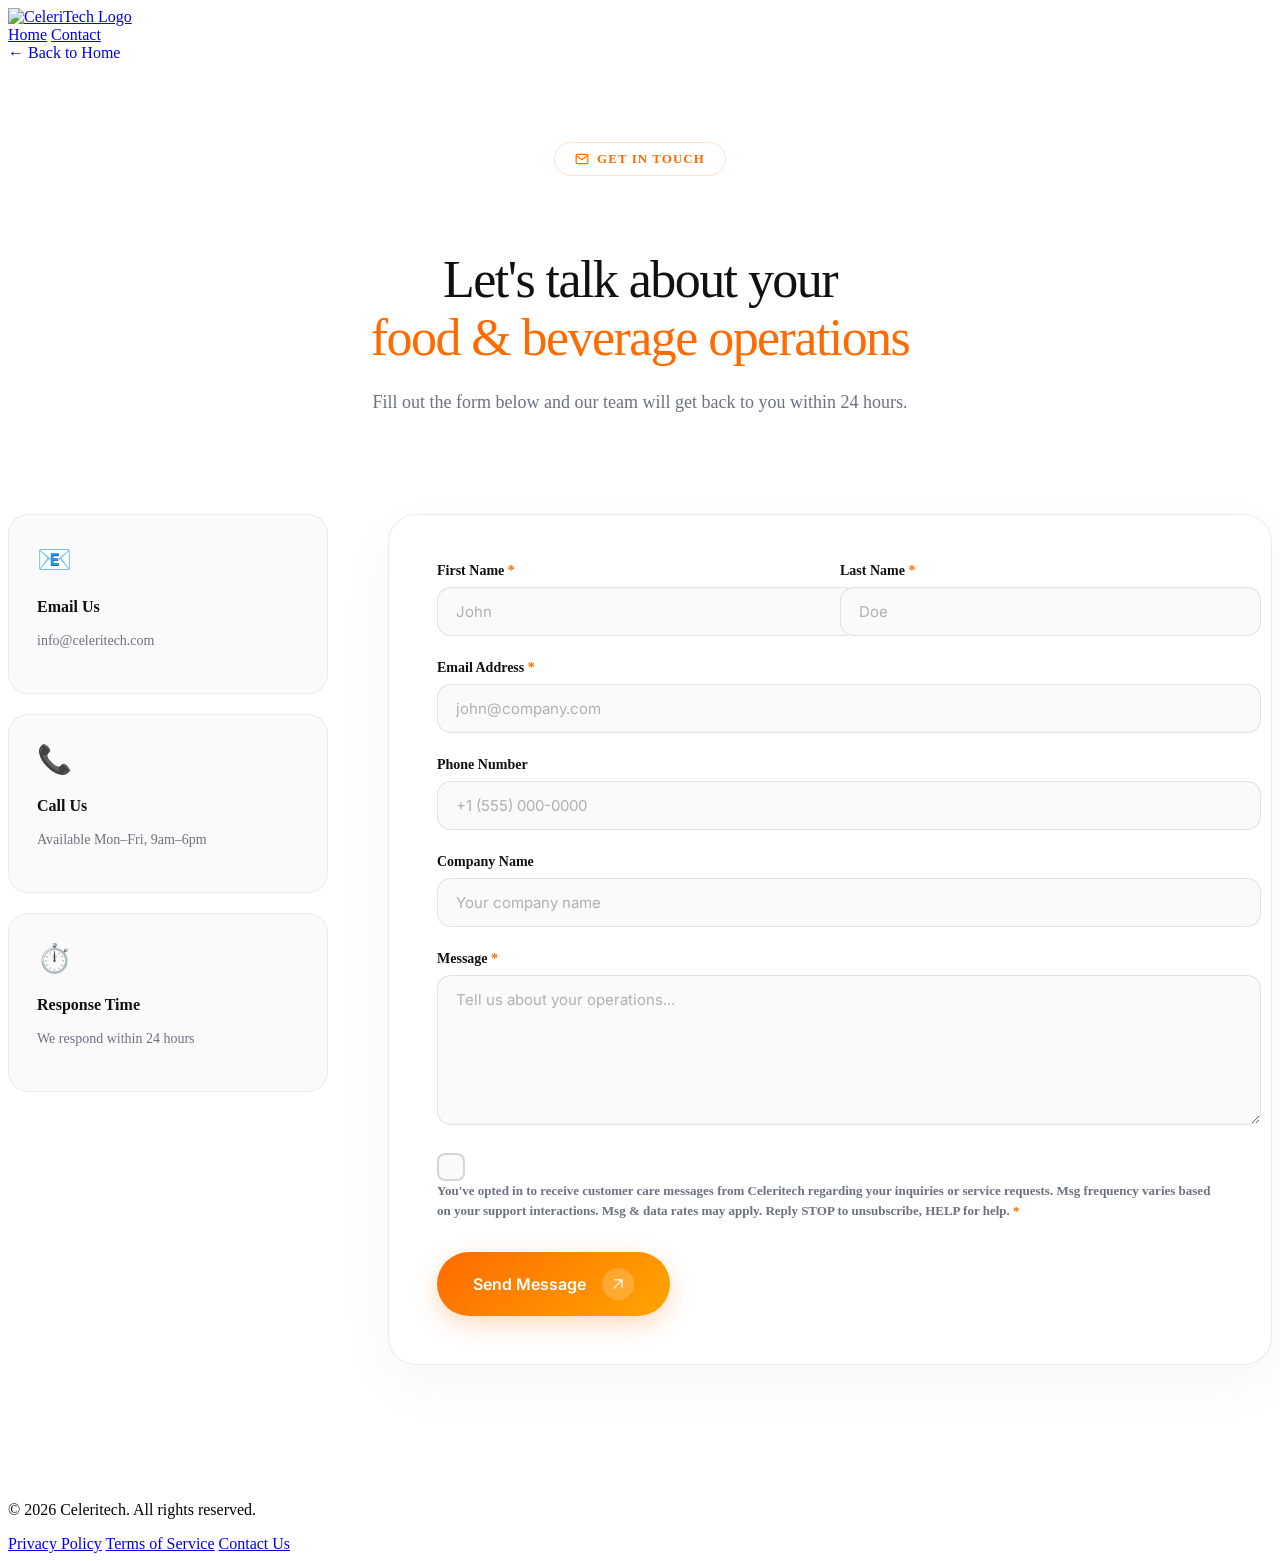
==== contact.html @ c87c93e3 "Update opt-in message with TCPA-compliant disclosure" ====
<!DOCTYPE html>
<html lang="en">
<head>
    <meta charset="UTF-8">
    <meta name="viewport" content="width=device-width, initial-scale=1.0">
    <title>Contact Us – EZ Food by Celeritech</title>
    <meta name="description" content="Get in touch with the EZ Food team.">
    <link href="https://fonts.googleapis.com/css2?family=Inter:wght@400;500;600;700&display=swap" rel="stylesheet">
    <link rel="stylesheet" href="styles.css">
    <link rel="stylesheet" href="contact.css">
</head>
<body>
    <div class="background-grid"></div>

    <nav class="navbar">
        <div class="logo">
            <a href="index.html"><img src="./assets/celeritech_logo.png" alt="CeleriTech Logo" class="brand-logo"></a>
        </div>
        <div class="nav-links">
            <a href="index.html" class="nav-link">Home</a>
            <a href="contact.html" class="nav-btn active"><span class="dot"></span> Contact</a>
        </div>
        <a href="index.html" class="nav-cta" style="text-decoration:none;">← Back to Home</a>
    </nav>

    <section class="contact-hero">
        <div class="container">
            <div class="contact-hero-inner">
                <div class="contact-badge">
                    <svg width="14" height="14" viewBox="0 0 24 24" fill="none" stroke="currentColor" stroke-width="2" stroke-linecap="round" stroke-linejoin="round">
                        <path d="M4 4h16c1.1 0 2 .9 2 2v12c0 1.1-.9 2-2 2H4c-1.1 0-2-.9-2-2V6c0-1.1.9-2 2-2z"></path>
                        <polyline points="22,6 12,13 2,6"></polyline>
                    </svg>
                    <span>GET IN TOUCH</span>
                </div>
                <h1 class="contact-title">Let's talk about your<br><span class="accent">food &amp; beverage operations</span></h1>
                <p class="contact-subtitle">Fill out the form below and our team will get back to you within 24 hours.</p>
            </div>
        </div>
    </section>

    <section class="contact-form-section">
        <div class="container">
            <div class="contact-layout">
                <div class="contact-info-side">
                    <div class="info-card">
                        <div class="info-icon">📧</div>
                        <h4>Email Us</h4>
                        <p>info@celeritech.com</p>
                    </div>
                    <div class="info-card">
                        <div class="info-icon">📞</div>
                        <h4>Call Us</h4>
                        <p>Available Mon–Fri, 9am–6pm</p>
                    </div>
                    <div class="info-card">
                        <div class="info-icon">⏱️</div>
                        <h4>Response Time</h4>
                        <p>We respond within 24 hours</p>
                    </div>
                </div>

                <div class="contact-form-card">
                    <form id="contact-form" onsubmit="return handleContactSubmit(event)">
                        <div class="form-row">
                            <div class="form-group">
                                <label for="first-name">First Name <span class="required">*</span></label>
                                <input type="text" id="first-name" name="firstName" placeholder="John" required>
                            </div>
                            <div class="form-group">
                                <label for="last-name">Last Name <span class="required">*</span></label>
                                <input type="text" id="last-name" name="lastName" placeholder="Doe" required>
                            </div>
                        </div>
                        <div class="form-group">
                            <label for="email">Email Address <span class="required">*</span></label>
                            <input type="email" id="email" name="email" placeholder="john@company.com" required>
                        </div>
                        <div class="form-group">
                            <label for="phone">Phone Number</label>
                            <input type="tel" id="phone" name="phone" placeholder="+1 (555) 000-0000">
                        </div>
                        <div class="form-group">
                            <label for="company">Company Name</label>
                            <input type="text" id="company" name="company" placeholder="Your company name">
                        </div>
                        <div class="form-group">
                            <label for="message">Message <span class="required">*</span></label>
                            <textarea id="message" name="message" rows="5" placeholder="Tell us about your operations..." required></textarea>
                        </div>
                        <div class="form-group checkbox-group">
                            <label class="checkbox-label" for="opt-in">
                                <input type="checkbox" id="opt-in" name="optIn" required>
                                <span class="checkmark"></span>
                                <span class="checkbox-text">You've opted in to receive customer care messages from Celeritech regarding your inquiries or service requests. Msg frequency varies based on your support interactions. Msg &amp; data rates may apply. Reply STOP to unsubscribe, HELP for help. <span class="required">*</span></span>
                            </label>
                        </div>
                        <button type="submit" class="contact-submit-btn" id="contact-submit-btn">
                            <span class="btn-text">Send Message</span>
                            <div class="btn-arrow">
                                <svg width="14" height="14" viewBox="0 0 24 24" fill="none"><path d="M5 19L19 5M19 5H7M19 5V17" stroke="white" stroke-width="2" stroke-linecap="round" stroke-linejoin="round"/></svg>
                            </div>
                        </button>
                    </form>
                    <div id="form-success" class="form-success" style="display:none;">
                        <div class="success-icon">✓</div>
                        <h3>Thank you!</h3>
                        <p>Your message has been received. Our team will get back to you within 24 hours.</p>
                        <a href="index.html" class="back-home-link">← Back to Home</a>
                    </div>
                </div>
            </div>
        </div>
    </section>

    <footer class="site-footer">
        <div class="container">
            <div class="footer-bottom">
                <p>&copy; 2026 Celeritech. All rights reserved.</p>
                <div class="footer-links">
                    <a href="#">Privacy Policy</a>
                    <a href="#">Terms of Service</a>
                    <a href="contact.html">Contact Us</a>
                </div>
            </div>
        </div>
    </footer>

    <script>
    function handleContactSubmit(e) {
        e.preventDefault();
        var form = document.getElementById('contact-form');
        var optIn = document.getElementById('opt-in');
        var btn = document.getElementById('contact-submit-btn');
        if (!optIn.checked) {
            optIn.closest('.checkbox-group').classList.add('error');
            optIn.focus();
            return false;
        }
        btn.disabled = true;
        btn.querySelector('.btn-text').textContent = 'Sending...';
        setTimeout(function() {
            form.style.display = 'none';
            document.getElementById('form-success').style.display = 'flex';
        }, 1200);
        return false;
    }
    document.getElementById('opt-in').addEventListener('change', function() {
        if (this.checked) this.closest('.checkbox-group').classList.remove('error');
    });
    </script>
</body>
</html>
---- contact.css ----
/* ========================================
   CONTACT PAGE STYLES
   ======================================== */

/* Hero */
.contact-hero {
    padding: 80px 0 40px;
    text-align: center;
}

.contact-hero-inner {
    max-width: 700px;
    margin: 0 auto;
}

.contact-badge {
    display: inline-flex;
    align-items: center;
    gap: 8px;
    background: transparent;
    border: 1px solid rgba(255, 107, 0, 0.2);
    color: #FF6B00;
    font-size: 13px;
    font-weight: 700;
    letter-spacing: 0.08em;
    padding: 8px 20px;
    border-radius: 9999px;
    margin-bottom: 32px;
}

.contact-title {
    font-size: 52px;
    line-height: 1.12;
    font-weight: 500;
    letter-spacing: -0.03em;
    color: #111;
    margin-bottom: 20px;
}

.contact-title .accent {
    color: #FF6B00;
}

.contact-subtitle {
    font-size: 18px;
    color: #6b7280;
    line-height: 1.6;
}

/* Layout */
.contact-form-section {
    padding: 40px 0 120px;
}

.contact-layout {
    display: grid;
    grid-template-columns: 320px 1fr;
    gap: 60px;
    align-items: start;
}

/* Info Side */
.contact-info-side {
    display: flex;
    flex-direction: column;
    gap: 20px;
    position: sticky;
    top: 120px;
}

.info-card {
    background: #fafafa;
    border: 1px solid rgba(0,0,0,0.06);
    border-radius: 20px;
    padding: 28px;
    transition: transform 0.2s ease, box-shadow 0.2s ease;
}

.info-card:hover {
    transform: translateY(-3px);
    box-shadow: 0 12px 32px rgba(0,0,0,0.06);
}

.info-icon {
    font-size: 28px;
    margin-bottom: 12px;
}

.info-card h4 {
    font-size: 16px;
    font-weight: 600;
    color: #111;
    margin-bottom: 6px;
}

.info-card p {
    font-size: 14px;
    color: #6b7280;
    line-height: 1.5;
}

/* Form Card */
.contact-form-card {
    background: #ffffff;
    border: 1px solid rgba(0,0,0,0.08);
    border-radius: 28px;
    padding: 48px;
    box-shadow: 0 20px 60px rgba(0,0,0,0.04);
}

.form-row {
    display: grid;
    grid-template-columns: 1fr 1fr;
    gap: 20px;
}

.form-group {
    margin-bottom: 24px;
}

.form-group label {
    display: block;
    font-size: 14px;
    font-weight: 600;
    color: #111;
    margin-bottom: 8px;
}

.form-group .required {
    color: #FF6B00;
}

.form-group input,
.form-group textarea {
    width: 100%;
    padding: 14px 18px;
    border: 1.5px solid rgba(0,0,0,0.1);
    border-radius: 14px;
    font-family: 'Inter', sans-serif;
    font-size: 15px;
    color: #111;
    background: #fafafa;
    transition: border-color 0.2s ease, box-shadow 0.2s ease, background 0.2s ease;
    outline: none;
}

.form-group input:focus,
.form-group textarea:focus {
    border-color: #FF6B00;
    background: #fff;
    box-shadow: 0 0 0 4px rgba(255, 107, 0, 0.08);
}

.form-group input::placeholder,
.form-group textarea::placeholder {
    color: #b0b0b0;
}

.form-group textarea {
    resize: vertical;
    min-height: 120px;
}

/* Checkbox */
.checkbox-group {
    margin-bottom: 32px;
}

.checkbox-group.error .checkmark {
    border-color: #ef4444;
    box-shadow: 0 0 0 4px rgba(239, 68, 68, 0.1);
}

.checkbox-group.error .checkbox-text {
    color: #ef4444;
}

.checkbox-label {
    display: flex;
    align-items: flex-start;
    gap: 14px;
    cursor: pointer;
    position: relative;
}

.checkbox-label input[type="checkbox"] {
    position: absolute;
    opacity: 0;
    width: 0;
    height: 0;
}

.checkmark {
    flex-shrink: 0;
    width: 24px;
    height: 24px;
    border: 2px solid rgba(0,0,0,0.15);
    border-radius: 8px;
    background: #fafafa;
    transition: all 0.2s ease;
    display: flex;
    align-items: center;
    justify-content: center;
    margin-top: 2px;
}

.checkbox-label input[type="checkbox"]:checked + .checkmark {
    background: #FF6B00;
    border-color: #FF6B00;
}

.checkbox-label input[type="checkbox"]:checked + .checkmark::after {
    content: '';
    width: 6px;
    height: 11px;
    border: solid white;
    border-width: 0 2.5px 2.5px 0;
    transform: rotate(45deg);
    margin-top: -2px;
}

.checkbox-text {
    font-size: 13px;
    color: #6b7280;
    line-height: 1.5;
    transition: color 0.2s ease;
}

/* Submit Button */
.contact-submit-btn {
    display: inline-flex;
    align-items: center;
    gap: 16px;
    background: linear-gradient(135deg, #FF6B00 0%, #FFA500 100%);
    color: white;
    border: none;
    padding: 16px 36px;
    border-radius: 9999px;
    font-family: 'Inter', sans-serif;
    font-size: 16px;
    font-weight: 600;
    cursor: pointer;
    transition: transform 0.2s ease, box-shadow 0.2s ease, opacity 0.2s ease;
    box-shadow: 0 8px 24px rgba(255, 107, 0, 0.25);
}

.contact-submit-btn:hover {
    transform: translateY(-2px);
    box-shadow: 0 12px 32px rgba(255, 107, 0, 0.35);
}

.contact-submit-btn:disabled {
    opacity: 0.7;
    cursor: not-allowed;
    transform: none;
}

.btn-arrow {
    width: 32px;
    height: 32px;
    background: rgba(255,255,255,0.2);
    border-radius: 50%;
    display: flex;
    align-items: center;
    justify-content: center;
}

/* Success State */
.form-success {
    display: flex;
    flex-direction: column;
    align-items: center;
    text-align: center;
    padding: 60px 40px;
    animation: fadeInUp 0.5s ease;
}

.success-icon {
    width: 72px;
    height: 72px;
    background: linear-gradient(135deg, #FF6B00, #FFA500);
    border-radius: 50%;
    display: flex;
    align-items: center;
    justify-content: center;
    font-size: 32px;
    color: white;
    margin-bottom: 24px;
    font-weight: 700;
}

.form-success h3 {
    font-size: 28px;
    font-weight: 600;
    color: #111;
    margin-bottom: 12px;
}

.form-success p {
    font-size: 16px;
    color: #6b7280;
    margin-bottom: 28px;
    max-width: 400px;
}

.back-home-link {
    color: #FF6B00;
    font-weight: 600;
    font-size: 15px;
    text-decoration: none;
    transition: opacity 0.2s ease;
}

.back-home-link:hover {
    opacity: 0.8;
}

@keyframes fadeInUp {
    from {
        opacity: 0;
        transform: translateY(20px);
    }
    to {
        opacity: 1;
        transform: translateY(0);
    }
}

/* Responsive */
@media (max-width: 768px) {
    .contact-title {
        font-size: 34px !important;
    }

    .contact-layout {
        grid-template-columns: 1fr;
        gap: 32px;
    }

    .contact-info-side {
        position: static;
        flex-direction: row;
        overflow-x: auto;
        -webkit-overflow-scrolling: touch;
        padding-bottom: 8px;
    }

    .info-card {
        min-width: 220px;
        flex-shrink: 0;
    }

    .contact-form-card {
        padding: 28px 20px;
    }

    .form-row {
        grid-template-columns: 1fr;
    }
}
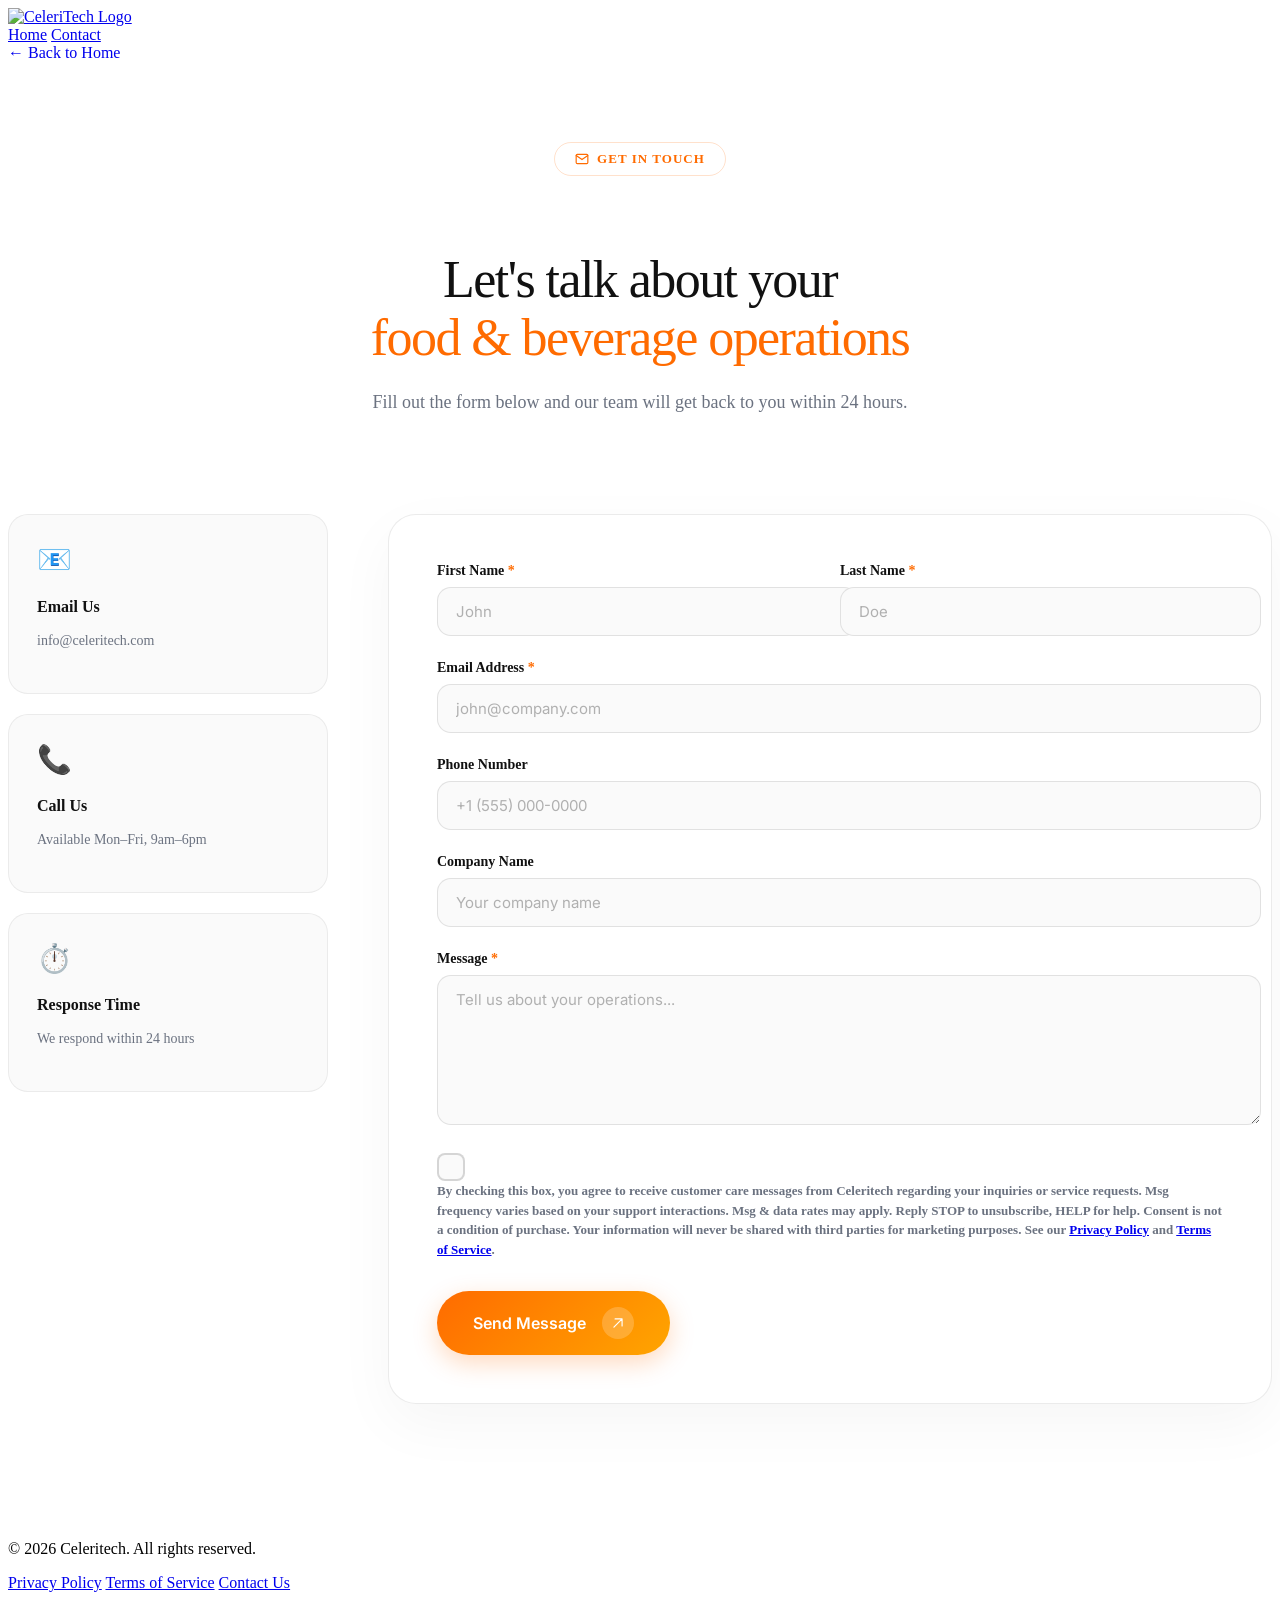
==== commit 8867c668: "Add compliant Privacy Policy, Terms of Service, and update opt-in form for full TCPA/CTIA compliance" ====
--- a/contact.html
+++ b/contact.html
@@ -90,9 +90,9 @@
                         </div>
                         <div class="form-group checkbox-group">
                             <label class="checkbox-label" for="opt-in">
-                                <input type="checkbox" id="opt-in" name="optIn" required>
+                                <input type="checkbox" id="opt-in" name="optIn">
                                 <span class="checkmark"></span>
-                                <span class="checkbox-text">You've opted in to receive customer care messages from Celeritech regarding your inquiries or service requests. Msg frequency varies based on your support interactions. Msg &amp; data rates may apply. Reply STOP to unsubscribe, HELP for help. <span class="required">*</span></span>
+                                <span class="checkbox-text">By checking this box, you agree to receive customer care messages from Celeritech regarding your inquiries or service requests. Msg frequency varies based on your support interactions. Msg &amp; data rates may apply. Reply STOP to unsubscribe, HELP for help. Consent is not a condition of purchase. Your information will never be shared with third parties for marketing purposes. See our <a href="privacy.html">Privacy Policy</a> and <a href="terms.html">Terms of Service</a>.</span>
                             </label>
                         </div>
                         <button type="submit" class="contact-submit-btn" id="contact-submit-btn">
@@ -118,8 +118,8 @@
             <div class="footer-bottom">
                 <p>&copy; 2026 Celeritech. All rights reserved.</p>
                 <div class="footer-links">
-                    <a href="#">Privacy Policy</a>
-                    <a href="#">Terms of Service</a>
+                    <a href="privacy.html">Privacy Policy</a>
+                    <a href="terms.html">Terms of Service</a>
                     <a href="contact.html">Contact Us</a>
                 </div>
             </div>
@@ -130,13 +130,7 @@
     function handleContactSubmit(e) {
         e.preventDefault();
         var form = document.getElementById('contact-form');
-        var optIn = document.getElementById('opt-in');
         var btn = document.getElementById('contact-submit-btn');
-        if (!optIn.checked) {
-            optIn.closest('.checkbox-group').classList.add('error');
-            optIn.focus();
-            return false;
-        }
         btn.disabled = true;
         btn.querySelector('.btn-text').textContent = 'Sending...';
         setTimeout(function() {
@@ -145,9 +139,6 @@
         }, 1200);
         return false;
     }
-    document.getElementById('opt-in').addEventListener('change', function() {
-        if (this.checked) this.closest('.checkbox-group').classList.remove('error');
-    });
     </script>
 </body>
 </html>
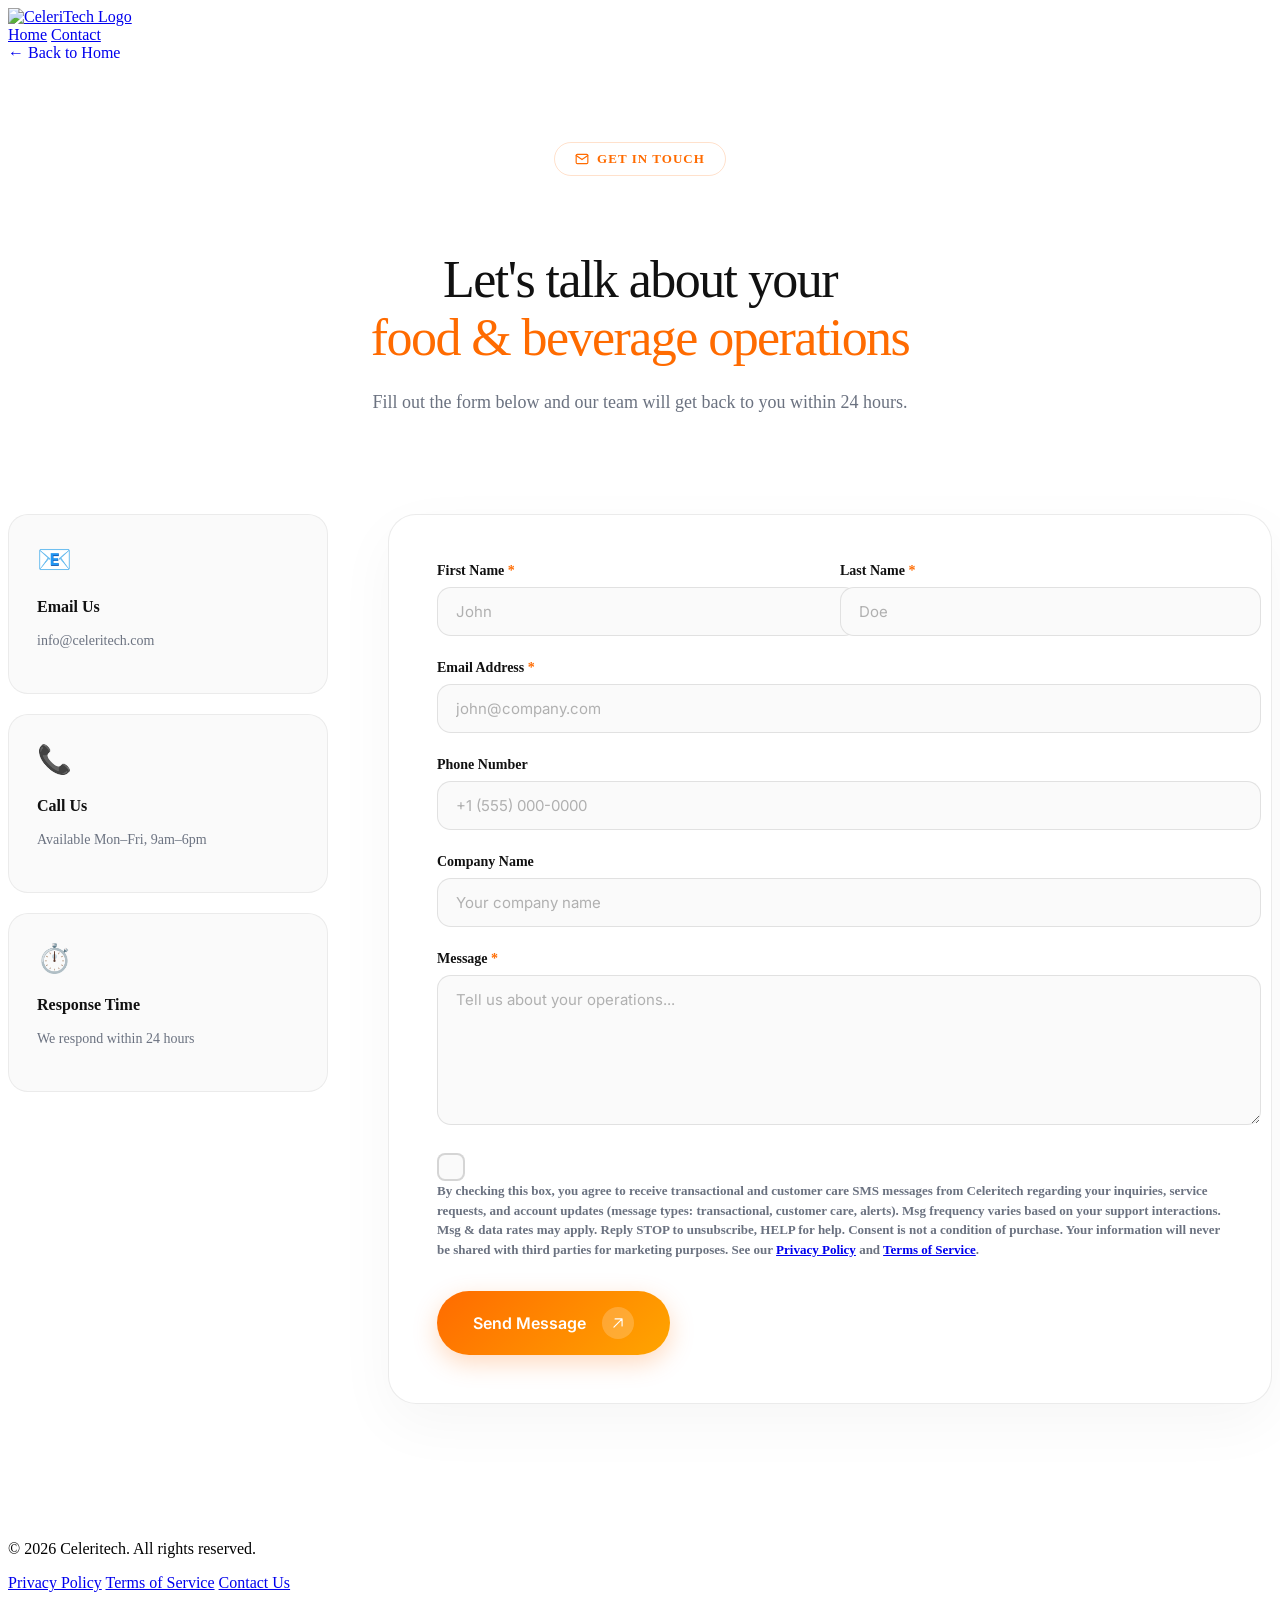
==== commit 23cbc9cc: "Add explicit message type disclosure (transactional, customer care, alerts) to opt-in" ====
--- a/contact.html
+++ b/contact.html
@@ -92,7 +92,7 @@
                             <label class="checkbox-label" for="opt-in">
                                 <input type="checkbox" id="opt-in" name="optIn">
                                 <span class="checkmark"></span>
-                                <span class="checkbox-text">By checking this box, you agree to receive customer care messages from Celeritech regarding your inquiries or service requests. Msg frequency varies based on your support interactions. Msg &amp; data rates may apply. Reply STOP to unsubscribe, HELP for help. Consent is not a condition of purchase. Your information will never be shared with third parties for marketing purposes. See our <a href="privacy.html">Privacy Policy</a> and <a href="terms.html">Terms of Service</a>.</span>
+                                <span class="checkbox-text">By checking this box, you agree to receive <strong>transactional and customer care</strong> SMS messages from Celeritech regarding your inquiries, service requests, and account updates (message types: transactional, customer care, alerts). Msg frequency varies based on your support interactions. Msg &amp; data rates may apply. Reply STOP to unsubscribe, HELP for help. Consent is not a condition of purchase. Your information will never be shared with third parties for marketing purposes. See our <a href="privacy.html">Privacy Policy</a> and <a href="terms.html">Terms of Service</a>.</span>
                             </label>
                         </div>
                         <button type="submit" class="contact-submit-btn" id="contact-submit-btn">
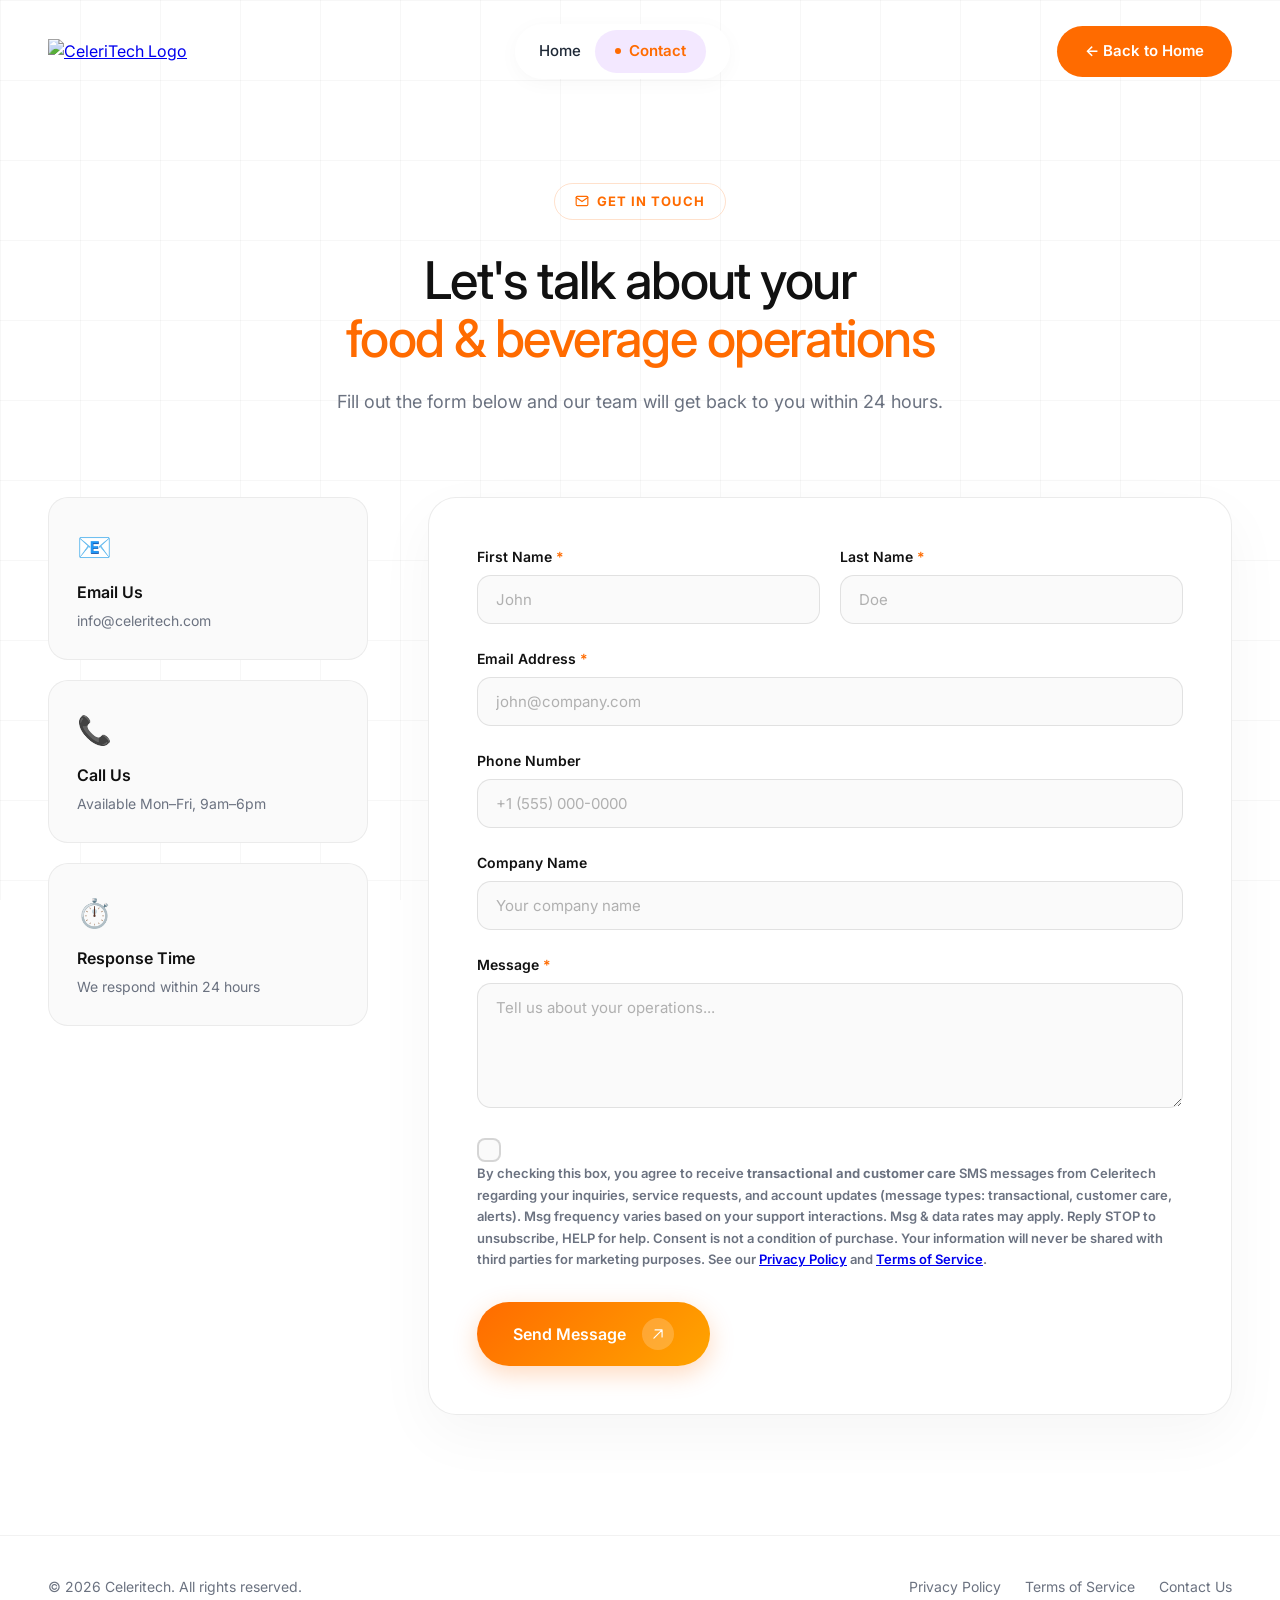
==== commit 11ccf83f: "Add OpenAI pixel tracking script to all page headers Co-authored-by: Cursor <cursoragent@cursor.com>" ====
--- a/contact.html
+++ b/contact.html
@@ -8,6 +8,8 @@
     <link href="https://fonts.googleapis.com/css2?family=Inter:wght@400;500;600;700&display=swap" rel="stylesheet">
     <link rel="stylesheet" href="styles.css">
     <link rel="stylesheet" href="contact.css">
+    <!-- OpenAI Pixel -->
+    <script>!function(w,d,s,u){if(w.oaiq)return;var q=function(){q.q.push(arguments)};q.q=[];w.oaiq=q;var j=d.createElement(s);j.async=1;j.src=u;var f=d.getElementsByTagName(s)[0];f.parentNode.insertBefore(j,f)}(window,document,"script","https://bzrcdn.openai.com/sdk/oaiq.min.js");oaiq("init",{pixelId:"5Sp3DaC7r8E27gbKiSJ3EH",debug:true});</script>
 </head>
 <body>
     <div class="background-grid"></div>
--- a/styles.css
+++ b/styles.css
@@ -0,0 +1,3070 @@
+:root {
+    /* Exact colors from the reference */
+    --primary-blue: #FF6B00;
+    /* Orange */
+    --primary-blue-hover: #E55C00;
+    --accent-blue-light: #f3e8ff;
+    /* Light purple */
+
+    --text-dark: #1f2937;
+    --text-muted: #6b7280;
+    --text-light: #9ca3af;
+
+    --bg-white: #ffffff;
+    --bg-off-white: #f8fafc;
+
+    --grid-color: rgba(0, 0, 0, 0.03);
+
+    --border-radius-pill: 9999px;
+    --border-radius-card: 24px;
+}
+
+* {
+    margin: 0;
+    padding: 0;
+    box-sizing: border-box;
+}
+
+body {
+    font-family: 'Inter', -apple-system, sans-serif;
+    color: var(--text-dark);
+    background-color: var(--bg-white);
+    line-height: 1.5;
+    overflow-x: hidden;
+}
+
+/* Background subtle grid pattern */
+.background-grid {
+    position: fixed;
+    top: 0;
+    left: 0;
+    width: 100vw;
+    height: 100vh;
+    background-image:
+        linear-gradient(to right, var(--grid-color) 1px, transparent 1px),
+        linear-gradient(to bottom, var(--grid-color) 1px, transparent 1px);
+    background-size: 80px 80px;
+    z-index: -1;
+    pointer-events: none;
+}
+
+/* --- NAVIGATION --- */
+.navbar {
+    display: flex;
+    justify-content: space-between;
+    align-items: center;
+    padding: 24px 48px;
+    max-width: 1400px;
+    margin: 0 auto;
+}
+
+.logo {
+    display: flex;
+    align-items: center;
+}
+
+.brand-logo {
+    height: 36px;
+    width: auto;
+    object-fit: contain;
+}
+
+.nav-links {
+    display: flex;
+    align-items: center;
+    gap: 32px;
+    background: var(--bg-white);
+    /* Very subtle shadow for the pill container, as seen in the reference */
+    box-shadow: 0 4px 20px rgba(0, 0, 0, 0.03);
+    padding: 6px 24px;
+    border-radius: var(--border-radius-pill);
+}
+
+.nav-link {
+    text-decoration: none;
+    color: var(--text-dark);
+    font-weight: 500;
+    font-size: 15px;
+    transition: color 0.2s ease;
+}
+
+.nav-link:hover {
+    color: var(--primary-blue);
+}
+
+.nav-btn.active {
+    display: flex;
+    align-items: center;
+    gap: 8px;
+    background-color: var(--accent-blue-light);
+    color: var(--primary-blue);
+    text-decoration: none;
+    font-weight: 600;
+    font-size: 15px;
+    padding: 10px 20px;
+    border-radius: var(--border-radius-pill);
+    margin-left: -18px;
+    /* Offset the container padding */
+}
+
+.nav-btn.active .dot {
+    width: 6px;
+    height: 6px;
+    background-color: var(--primary-blue);
+    border-radius: 50%;
+}
+
+.nav-cta {
+    background-color: var(--primary-blue);
+    color: white;
+    border: none;
+    padding: 14px 28px;
+    border-radius: var(--border-radius-pill);
+    font-weight: 600;
+    font-size: 15px;
+    cursor: pointer;
+    transition: background-color 0.2s ease;
+}
+
+.nav-cta:hover {
+    background-color: var(--primary-blue-hover);
+}
+
+/* --- HERO SECTION LAYOUT --- */
+.hero-container {
+    position: relative;
+    max-width: 1400px;
+    margin: 80px auto 0;
+    padding: 0 48px;
+    height: 800px;
+    /* Room for the large blue watermark box at the bottom */
+}
+
+.hero-content {
+    display: flex;
+    justify-content: space-between;
+    align-items: flex-start;
+    position: relative;
+    z-index: 2;
+}
+
+.hero-left {
+    max-width: 500px;
+}
+
+.hero-title {
+    font-size: 72px;
+    line-height: 1.1;
+    font-weight: 500;
+    letter-spacing: -0.03em;
+    color: var(--text-dark);
+}
+
+.hero-title .muted {
+    color: var(--text-muted);
+}
+
+/* Custom Pill CTA as seen in reference */
+.hero-cta-wrap {
+    margin-top: 40px;
+}
+
+.pill-cta-container {
+    display: inline-flex;
+    align-items: center;
+    background: #FFF0E5;
+    /* Very light orange */
+    border-radius: var(--border-radius-pill);
+    padding: 6px 6px 6px 24px;
+    /* Less tall */
+    box-shadow: none;
+    /* Minimal look */
+    cursor: pointer;
+    transition: transform 0.2s ease, background-color 0.2s ease;
+    border: 1px solid rgba(255, 107, 0, 0.1);
+}
+
+.pill-cta-container:hover {
+    transform: translateY(-2px);
+    background: #FFE4D6;
+}
+
+.cta-text {
+    font-weight: 600;
+    font-size: 16px;
+    color: #FF6B00;
+    /* Orange text to match */
+    margin-right: 24px;
+}
+
+.cta-arrow-circle {
+    width: 40px;
+    height: 40px;
+    background-color: #FF6B00;
+    border-radius: 50%;
+    display: flex;
+    align-items: center;
+    justify-content: center;
+}
+
+.hero-right {
+    max-width: 350px;
+    padding-top: 20px;
+}
+
+.sparkle-icon {
+    margin-bottom: 24px;
+}
+
+.hero-description {
+    font-size: 20px;
+    color: var(--text-dark);
+    line-height: 1.5;
+    margin-bottom: 60px;
+}
+
+.hero-stats {
+    display: flex;
+    align-items: center;
+    gap: 20px;
+    margin-top: 180px;
+    /* Push the block down into the gradient background */
+    position: relative;
+    z-index: 5;
+    /* Ensure it floats above the gradient background */
+}
+
+.avatars-group {
+    display: flex;
+}
+
+.avatars-group img {
+    width: 48px;
+    height: 48px;
+    border-radius: 50%;
+    border: 3px solid white;
+    margin-left: -15px;
+    object-fit: cover;
+}
+
+.avatars-group img:first-child {
+    margin-left: 0;
+}
+
+.stats-text h2 {
+    font-size: 36px;
+    font-weight: 700;
+    line-height: 1;
+    margin-bottom: 8px;
+    color: white;
+    /* Make text white to contrast with orange background */
+}
+
+.stats-text p {
+    font-size: 13px;
+    color: rgba(255, 255, 255, 0.9);
+    /* Lighter text for the description */
+    line-height: 1.4;
+    max-width: 200px;
+}
+
+/* --- IPAD MOCKUP WRAPPER (Animated) --- */
+.hero-center-ipad-wrapper {
+    position: absolute;
+    left: 50%;
+    top: 180px;
+    /* Moved down further to avoid overlapping with wider text */
+    transform: translateX(-50%);
+    z-index: 10;
+    width: 440px;
+    /* Restored to optimal size */
+    perspective: 1000px;
+}
+
+.hero-center-ipad {
+    width: 100%;
+    height: 310px;
+    /* Scaled down proportionally */
+    border: 4px solid #6c6c6c;
+    padding: 16px;
+    background-color: #222222;
+    border-radius: 30px;
+    box-shadow: 0 0 #0000004d, 0 9px 20px #0000004a, 0 37px 37px #00000042, 0 84px 50px #00000026, 0 149px 60px #0000000a, 0 233px 65px #00000003;
+    transform-origin: center top;
+    transform: rotateX(20deg) scale(1.05);
+    /* Initial state from React */
+    will-change: transform;
+}
+
+.ipad-screen {
+    width: 100%;
+    height: 100%;
+    overflow: hidden;
+    border-radius: 16px;
+    background-color: white;
+    /* Clean background for the image */
+}
+
+.ipad-dashboard-content {
+    width: 100%;
+    height: auto;
+    object-fit: cover;
+}
+
+.iphone-frame {
+    width: 320px;
+    height: 650px;
+    background-color: white;
+    border-radius: 45px;
+    border: 8px solid #333;
+    /* Dark rim */
+    box-shadow: inset 0 0 0 4px #000;
+    /* Inner bezel */
+    position: relative;
+    overflow: hidden;
+}
+
+.iphone-notch {
+    position: absolute;
+    top: 0;
+    left: 50%;
+    transform: translateX(-50%);
+    width: 120px;
+    height: 25px;
+    background-color: #000;
+    border-bottom-left-radius: 15px;
+    border-bottom-right-radius: 15px;
+    z-index: 20;
+}
+
+/* App Screen Interiors */
+.iphone-screen {
+    padding: 40px 20px 20px;
+    height: 100%;
+    font-family: -apple-system, sans-serif;
+    color: #111;
+}
+
+.app-header {
+    display: flex;
+    justify-content: space-between;
+    align-items: center;
+    margin-bottom: 24px;
+}
+
+.greeting .muted {
+    display: block;
+    font-size: 12px;
+    color: #777;
+}
+
+.greeting strong {
+    font-size: 18px;
+}
+
+.avatar {
+    width: 40px;
+    height: 40px;
+    background: #eee url('https://i.pravatar.cc/100?img=11') center/cover;
+    border-radius: 50%;
+}
+
+.currency-toggle {
+    display: flex;
+    justify-content: space-between;
+    align-items: center;
+    margin-bottom: 20px;
+}
+
+.pill-toggle {
+    display: flex;
+    background: #f0f0f0;
+    border-radius: 20px;
+    padding: 4px;
+}
+
+.pill-toggle span {
+    padding: 6px 16px;
+    font-size: 12px;
+    font-weight: 600;
+    color: #888;
+    border-radius: 16px;
+}
+
+.pill-toggle span.active {
+    background: var(--primary-blue);
+    color: white;
+}
+
+.add-currency {
+    color: var(--primary-blue);
+    font-size: 13px;
+    font-weight: 600;
+    background: none;
+    border: none;
+}
+
+/* Fizen Blue Card */
+.card-mockup {
+    background: linear-gradient(135deg, #8A2BE2 0%, #FF6B00 100%);
+    border-radius: 20px;
+    padding: 24px;
+    color: white;
+    margin-bottom: 24px;
+    height: 160px;
+    display: flex;
+    flex-direction: column;
+    justify-content: space-between;
+    position: relative;
+    overflow: hidden;
+}
+
+.card-mockup::after {
+    content: '';
+    position: absolute;
+    right: -20px;
+    top: -20px;
+    width: 100px;
+    height: 100px;
+    background: rgba(255, 255, 255, 0.1);
+    border-radius: 50%;
+}
+
+.card-top {
+    display: flex;
+    justify-content: space-between;
+}
+
+.card-logo {
+    font-weight: 600;
+    font-size: 14px;
+}
+
+.card-icon {
+    width: 30px;
+    height: 20px;
+    background: rgba(255, 255, 255, 0.2);
+    border-radius: 4px;
+}
+
+.card-balance h2 {
+    font-size: 28px;
+    font-weight: 600;
+    letter-spacing: -0.02em;
+}
+
+.card-number {
+    font-size: 14px;
+    opacity: 0.8;
+}
+
+.quick-actions {
+    display: flex;
+    justify-content: space-between;
+    margin-bottom: 24px;
+}
+
+.action-btn {
+    display: flex;
+    flex-direction: column;
+    align-items: center;
+    gap: 8px;
+    font-size: 11px;
+    font-weight: 500;
+}
+
+.action-btn .icon {
+    width: 48px;
+    height: 48px;
+    border-radius: 50%;
+    background: var(--accent-blue-light);
+    color: var(--primary-blue);
+    display: flex;
+    align-items: center;
+    justify-content: center;
+    font-size: 18px;
+}
+
+.trans-header {
+    display: flex;
+    justify-content: space-between;
+    align-items: center;
+    margin-bottom: 16px;
+}
+
+.trans-header h3 {
+    font-size: 16px;
+}
+
+.trans-header a {
+    font-size: 13px;
+    color: var(--primary-blue);
+    text-decoration: none;
+}
+
+.trans-item {
+    display: flex;
+    align-items: center;
+    gap: 12px;
+    margin-bottom: 12px;
+}
+
+.t-icon {
+    width: 40px;
+    height: 40px;
+    border-radius: 50%;
+    background: #000;
+    color: white;
+    display: flex;
+    align-items: center;
+    justify-content: center;
+    font-weight: bold;
+}
+
+.t-details {
+    flex: 1;
+}
+
+.t-details strong {
+    display: block;
+    font-size: 14px;
+}
+
+.t-details span {
+    font-size: 12px;
+    color: #888;
+}
+
+.t-amount {
+    font-size: 14px;
+    font-weight: 600;
+}
+
+.t-amount.negative {
+    color: #555;
+}
+
+.t-amount.positive {
+    color: var(--primary-blue);
+}
+
+.t-icon.apple {
+    background: #333;
+}
+
+.t-icon.ilya {
+    background: var(--accent-blue-light);
+    color: var(--primary-blue);
+}
+
+/* --- LARGE BLUE WATERMARK BACKGROUND --- */
+.watermark-bg {
+    position: absolute;
+    bottom: 20px;
+    left: 48px;
+    right: 48px;
+    height: 480px;
+    background: linear-gradient(135deg, #8A2BE2 0%, #D84B20 50%, #FF6B00 100%);
+    border-radius: 40px;
+    /* Rounded all corners, detached from bottom */
+    z-index: 1;
+    overflow: hidden;
+    display: flex;
+    flex-direction: column;
+    align-items: center;
+    justify-content: center;
+    box-shadow: 0 24px 60px rgba(10, 68, 219, 0.2);
+}
+
+.marquee-track {
+    position: absolute;
+    top: 50%;
+    transform: translateY(-50%);
+    display: flex;
+    white-space: nowrap;
+    width: max-content;
+    animation: scrollMarquee 40s linear infinite;
+}
+
+@keyframes scrollMarquee {
+    0% {
+        transform: translateY(-50%) translateX(0);
+    }
+
+    100% {
+        transform: translateY(-50%) translateX(-50%);
+    }
+}
+
+.watermark-text {
+    font-size: 11vw;
+    font-weight: 700;
+    color: rgba(255, 255, 255, 0.1);
+    /* Very faint transparent white */
+    white-space: nowrap;
+    letter-spacing: -0.02em;
+    user-select: none;
+    padding-right: 0.5em;
+    /* Space before the next duplicate block starts */
+}
+
+.partnerships {
+    position: absolute;
+    bottom: 40px;
+    width: 100%;
+    text-align: center;
+    color: white;
+}
+
+.partnerships p {
+    font-size: 20px;
+    margin-bottom: 30px;
+    opacity: 0.9;
+}
+
+.logos-row {
+    display: flex;
+    justify-content: center;
+    gap: 60px;
+    opacity: 0.7;
+    font-weight: bold;
+    font-size: 24px;
+}
+
+/* --- UTILITIES --- */
+.container {
+    max-width: 1400px;
+    margin: 0 auto;
+    padding: 0 48px;
+}
+
+.mt-8 {
+    margin-top: 32px;
+}
+
+.mt-16 {
+    margin-top: 64px;
+}
+
+/* --- COMMON TYPOGRAPHY --- */
+.section-title {
+    font-size: 56px;
+    line-height: 1.1;
+    font-weight: 500;
+    letter-spacing: -0.04em;
+    text-align: center;
+    margin-bottom: 80px;
+}
+
+.subtitle {
+    font-size: 32px;
+    font-weight: 500;
+    line-height: 1.2;
+    letter-spacing: -0.02em;
+    margin-bottom: 24px;
+}
+
+.description {
+    font-size: 18px;
+    color: var(--text-muted);
+    line-height: 1.6;
+}
+
+.description.text-small {
+    font-size: 16px;
+}
+
+/* Buttons */
+.primary-cta {
+    background-color: var(--primary-blue);
+    color: white;
+    border: none;
+    padding: 16px 32px;
+    border-radius: var(--border-radius-pill);
+    font-weight: 600;
+    font-size: 16px;
+    cursor: pointer;
+    transition: background-color 0.2s ease, transform 0.2s ease;
+    display: inline-flex;
+    align-items: center;
+    justify-content: center;
+}
+
+.primary-cta:hover {
+    background-color: var(--primary-blue-hover);
+    transform: translateY(-2px);
+}
+
+/* --- ALL-IN-ONE SOLUTION SECTION --- */
+.solution-section {
+    padding: 160px 0;
+    position: relative;
+    background-color: var(--bg-white);
+}
+
+.solution-centered {
+    display: flex;
+    flex-direction: column;
+    align-items: center;
+    text-align: center;
+    max-width: 900px;
+    margin: 0 auto;
+}
+
+.solution-heading {
+    font-size: 56px;
+    line-height: 1.1;
+    font-weight: 500;
+    letter-spacing: -0.04em;
+    color: var(--primary-blue);
+    /* Keeping blue as per image */
+    margin-bottom: 40px;
+}
+
+.solution-divider {
+    display: flex;
+    align-items: center;
+    justify-content: center;
+    width: 100%;
+    margin-bottom: 50px;
+}
+
+.divider-line {
+    flex: 1;
+    height: 1px;
+    background: linear-gradient(90deg, transparent, rgba(10, 68, 219, 0.4));
+    max-width: 120px;
+}
+
+.divider-line.right-line {
+    background: linear-gradient(-90deg, transparent, rgba(10, 68, 219, 0.4));
+}
+
+.divider-text {
+    font-size: 16px;
+    line-height: 1.6;
+    color: #444;
+    padding: 0 30px;
+    font-weight: 500;
+}
+
+/* Solution CTA Pill */
+.solution-cta {
+    display: flex;
+    align-items: center;
+    background: #F4F6FB;
+    border-radius: 40px;
+    padding: 8px 8px 8px 24px;
+    border: none;
+    cursor: pointer;
+    transition: transform 0.2s ease, background-color 0.2s ease;
+}
+
+.solution-cta:hover {
+    transform: translateY(-2px);
+    background: #E8EEFB;
+}
+
+.s-cta-text {
+    font-weight: 700;
+    font-size: 16px;
+    color: #111;
+    margin-right: 24px;
+}
+
+.s-cta-icon {
+    width: 44px;
+    height: 44px;
+    background-color: var(--primary-blue);
+    border-radius: 50%;
+    display: flex;
+    align-items: center;
+    justify-content: center;
+}
+
+
+
+
+/* --- CASE STUDY SECTION RE-DESIGN --- */
+.custom-stats-section {
+    background-color: var(--bg-white);
+}
+
+.cs-badge {
+    display: inline-flex;
+    align-items: center;
+    justify-content: center;
+    background: transparent;
+    border: 1px solid rgba(255, 107, 0, 0.2);
+    color: #FF6B00;
+    font-size: 13px;
+    font-weight: 500;
+    padding: 8px 20px;
+    border-radius: 40px;
+}
+
+.stats-pill-grid {
+    max-width: 1040px;
+    margin: 0 auto;
+    display: flex;
+    flex-direction: column;
+    gap: 24px;
+}
+
+.pill-row {
+    display: flex;
+    gap: 24px;
+    justify-content: center;
+}
+
+.pill-card {
+    height: 100px;
+    border-radius: 100px;
+    display: flex;
+    align-items: center;
+    justify-content: center;
+    padding: 16px 24px;
+    box-sizing: border-box;
+}
+
+.top-row .pill-card:nth-child(1) {
+    flex: 1;
+}
+
+.top-row .pill-card:nth-child(2) {
+    flex: 1.6;
+}
+
+.top-row .pill-card:nth-child(3) {
+    flex: 1;
+}
+
+.bottom-row .pill-card:nth-child(1) {
+    flex: 1.5;
+}
+
+.bottom-row .pill-card:nth-child(2) {
+    flex: 0 0 100px;
+    width: 100px;
+}
+
+.bottom-row .pill-card:nth-child(3) {
+    flex: 1.5;
+}
+
+.bordered-pill {
+    border: 1px solid rgba(0, 0, 0, 0.08);
+    /* Light border */
+    background: transparent;
+}
+
+.light-pill {
+    background: #FFF9F5;
+    /* Very subtle light orange */
+    border: 1px solid rgba(255, 107, 0, 0.05);
+    /* very soft orange border to define it */
+}
+
+.solid-pill {
+    background: linear-gradient(135deg, #FF8A00 0%, #FF6B00 100%);
+    box-shadow: 0 20px 40px rgba(255, 107, 0, 0.2);
+}
+
+.stat-pill {
+    display: flex;
+    align-items: center;
+    justify-content: center;
+    gap: 12px;
+}
+
+.stat-large {
+    font-size: 36px;
+    font-weight: 500;
+    letter-spacing: -0.03em;
+    display: flex;
+    align-items: center;
+}
+
+.orange-text {
+    color: #FF6B00;
+}
+
+.white-text {
+    color: white;
+}
+
+.stat-desc {
+    font-size: 15px;
+    line-height: 1.4;
+    color: #666;
+    font-weight: 500;
+    text-align: left;
+}
+
+.stat-desc.white-text {
+    color: rgba(255, 255, 255, 0.9);
+}
+
+.cs-cta {
+    display: inline-flex;
+    align-items: center;
+    justify-content: center;
+    background: linear-gradient(to right, rgb(165, 46, 138) 0%, #FF6B00 100%);
+    color: white;
+    padding: 16px 32px;
+    border-radius: 40px;
+    font-size: 16px;
+    font-weight: 600;
+    text-decoration: none;
+    transition: all 0.2s ease;
+}
+
+.cs-cta:hover {
+    background: linear-gradient(to right, rgb(145, 36, 118) 0%, #e66000 100%);
+    color: white;
+    transform: translateY(-2px);
+}
+
+/* --- STANDOUT FEATURES SECTION --- */
+.features-section {
+    padding: 240px 0 180px;
+    /* Much more space as requested */
+    background-color: var(--bg-white);
+}
+
+.features-grid {
+    display: grid;
+    grid-template-columns: 1fr 1fr;
+    gap: 40px;
+}
+
+.feature-card {
+    background: var(--bg-off-white);
+    border-radius: 32px;
+    padding: 0;
+    overflow: hidden;
+    display: flex;
+    flex-direction: column;
+    border: 1px solid rgba(0, 0, 0, 0.05);
+}
+
+.feature-content {
+    padding: 48px 48px 0;
+}
+
+.feature-content h3 {
+    font-size: 32px;
+    font-weight: 500;
+    margin-bottom: 16px;
+    letter-spacing: -0.02em;
+}
+
+.feature-visual {
+    padding: 48px;
+    height: 350px;
+    display: flex;
+    align-items: center;
+    justify-content: center;
+    margin-top: auto;
+}
+
+.feature-visual.gray-bg {
+    background: linear-gradient(to bottom, transparent, rgba(0, 0, 0, 0.03));
+}
+
+.feature-visual.blue-bg {
+    background: linear-gradient(to bottom, transparent, var(--accent-blue-light));
+}
+
+/* AI Accordion Box */
+.ai-accordion-box {
+    margin-top: 40px;
+    background: var(--bg-off-white);
+    border-radius: 32px;
+    padding: 32px 48px;
+    border: 1px solid rgba(0, 0, 0, 0.05);
+}
+
+.accordion-item {
+    border-bottom: 1px solid rgba(0, 0, 0, 0.05);
+}
+
+.accordion-item:last-child {
+    border-bottom: none;
+}
+
+.accordion-header {
+    width: 100%;
+    text-align: left;
+    background: transparent;
+    border: none;
+    padding: 24px 0;
+    font-size: 20px;
+    font-weight: 600;
+    color: var(--text-dark);
+    font-family: inherit;
+    cursor: pointer;
+    display: flex;
+    justify-content: space-between;
+    align-items: center;
+    transition: color 0.2s ease;
+}
+
+.accordion-header:hover {
+    color: #FF6B00;
+    /* Primary brand color hover */
+}
+
+.accordion-icon {
+    font-size: 24px;
+    font-weight: 400;
+    transition: transform 0.3s ease;
+}
+
+.accordion-content {
+    max-height: 0;
+    overflow: hidden;
+    transition: max-height 0.3s ease;
+}
+
+.accordion-content ul {
+    list-style-type: none;
+    padding: 0 0 24px 0;
+    margin: 0;
+    display: flex;
+    flex-direction: column;
+    gap: 12px;
+}
+
+.accordion-content li {
+    position: relative;
+    padding-left: 24px;
+    font-size: 15px;
+    line-height: 1.5;
+    color: var(--text-muted);
+}
+
+.accordion-content li::before {
+    content: '→';
+    position: absolute;
+    left: 0;
+    color: #FF6B00;
+    font-weight: bold;
+}
+
+.accordion-item.active .accordion-content {
+    max-height: 500px;
+}
+
+.accordion-item.active .accordion-icon {
+    transform: rotate(45deg);
+}
+
+/* Simulated UI Widgets inside Features */
+.ui-widget {
+    background: white;
+    border-radius: 24px;
+    padding: 24px;
+    box-shadow: 0 20px 40px rgba(0, 0, 0, 0.08);
+    width: 100%;
+    max-width: 320px;
+}
+
+.ui-widget.glass-dark {
+    background: #111;
+    color: white;
+}
+
+.ui-header {
+    display: flex;
+    justify-content: space-between;
+    font-weight: 600;
+    margin-bottom: 24px;
+    font-size: 14px;
+}
+
+.expense-bar {
+    height: 12px;
+    background: #f0f0f0;
+    border-radius: 6px;
+    margin-bottom: 16px;
+    overflow: hidden;
+}
+
+.expense-bar .bar-fill {
+    height: 100%;
+    border-radius: 6px;
+}
+
+.goal-circle {
+    position: relative;
+    width: 140px;
+    height: 140px;
+    margin: 0 auto 24px;
+    display: flex;
+    align-items: center;
+    justify-content: center;
+}
+
+.inner-circle {
+    position: relative;
+    z-index: 2;
+    text-align: center;
+}
+
+.inner-circle span {
+    display: block;
+    font-size: 12px;
+    color: #888;
+}
+
+.inner-circle strong {
+    font-size: 24px;
+    font-weight: 600;
+}
+
+.progress-ring {
+    position: absolute;
+    top: 50%;
+    left: 50%;
+    transform: translate(-50%, -50%) rotate(-90deg);
+}
+
+.ring-bg {
+    fill: none;
+    stroke: #333;
+    stroke-width: 8;
+}
+
+.ring-fill {
+    fill: none;
+    stroke: var(--primary-blue);
+    stroke-width: 8;
+    stroke-linecap: round;
+    transition: stroke-dashoffset 1s ease;
+}
+
+.goal-details .detail-row {
+    display: flex;
+    justify-content: space-between;
+    padding: 12px 0;
+    border-bottom: 1px solid #333;
+    font-size: 14px;
+}
+
+.goal-details .detail-row:last-child {
+    border-bottom: none;
+    padding-bottom: 0;
+}
+
+/* --- HOW IT HELPS SECTION --- */
+.how-it-helps-section {
+    padding: 160px 0;
+    background-color: var(--bg-white);
+}
+
+.hih-grid {
+    display: grid;
+    grid-template-columns: 1fr 1fr;
+    gap: 80px;
+    align-items: center;
+    max-width: 1100px;
+    margin: 0 auto;
+}
+
+.hih-visual {
+    display: flex;
+    justify-content: center;
+}
+
+.phone-mockup {
+    width: 320px;
+    height: 650px;
+    background: #111;
+    border-radius: 50px;
+    padding: 12px;
+    box-shadow: 0 40px 80px rgba(0, 0, 0, 0.08);
+    position: relative;
+}
+
+.phone-mockup::before {
+    content: '';
+    position: absolute;
+    top: 0;
+    left: 50%;
+    transform: translateX(-50%);
+    width: 120px;
+    height: 30px;
+    background: #111;
+    border-bottom-left-radius: 20px;
+    border-bottom-right-radius: 20px;
+    z-index: 10;
+}
+
+.phone-screen {
+    width: 100%;
+    height: 100%;
+    background: #F9FAFB;
+    border-radius: 38px;
+    overflow: hidden;
+    padding: 70px 24px 24px;
+    box-sizing: border-box;
+    display: flex;
+    flex-direction: column;
+}
+
+/* abstract screen UI */
+.m-title {
+    font-size: 22px;
+    font-weight: 700;
+    color: #111;
+    margin-bottom: 6px;
+    letter-spacing: -0.02em;
+}
+
+.m-subtitle {
+    font-size: 13px;
+    color: #6B7280;
+    margin-bottom: 32px;
+}
+
+.m-input {
+    height: 52px;
+    background: white;
+    border-radius: 14px;
+    margin-bottom: 16px;
+    box-shadow: 0 2px 10px rgba(0, 0, 0, 0.02);
+}
+
+.m-btn {
+    height: 52px;
+    background: #FF6B00;
+    border-radius: 14px;
+    margin-top: auto;
+    margin-bottom: 24px;
+    box-shadow: 0 10px 20px rgba(255, 107, 0, 0.2);
+}
+
+.m-line {
+    height: 1px;
+    background: #E5E7EB;
+    width: 100%;
+    margin: 24px 0;
+}
+
+.m-social {
+    height: 52px;
+    background: white;
+    border: 1px solid #E5E7EB;
+    border-radius: 14px;
+}
+
+.hih-steps {
+    display: flex;
+    flex-direction: column;
+    position: relative;
+    min-height: 380px;
+}
+
+/* Connecting line */
+.hih-steps::before {
+    content: '';
+    position: absolute;
+    top: 10px;
+    bottom: 10px;
+    left: -40px;
+    width: 2px;
+    background: linear-gradient(to bottom, #8A2BE2 0%, #FF6B00 100%);
+    z-index: 0;
+}
+
+.hih-step {
+    display: flex;
+    gap: 24px;
+    position: absolute;
+    top: 0;
+    left: 0;
+    width: 100%;
+    height: 280px;
+    box-sizing: border-box;
+    z-index: 1;
+    background: white;
+    padding: 32px;
+    border-radius: 24px;
+    box-shadow: 0 10px 40px rgba(0, 0, 0, 0.04);
+    border: 1px solid rgba(0, 0, 0, 0.03);
+}
+
+.hih-step:nth-child(1) {
+    z-index: 10;
+}
+
+.hih-step:nth-child(2) {
+    top: 24px;
+    z-index: 20;
+}
+
+.hih-step:nth-child(3) {
+    top: 48px;
+    z-index: 30;
+}
+
+.step-num {
+    width: 42px;
+    height: 42px;
+    border-radius: 50%;
+    display: flex;
+    align-items: center;
+    justify-content: center;
+    font-size: 16px;
+    font-weight: 600;
+    flex-shrink: 0;
+    background: white;
+}
+
+.step-active .step-num {
+    background: linear-gradient(135deg, #8A2BE2 0%, #FF6B00 100%);
+    color: white;
+    box-shadow: 0 0 0 4px white;
+}
+
+.step-muted .step-num {
+    background: #F3F4F6;
+    color: #9CA3AF;
+    box-shadow: 0 0 0 4px white;
+}
+
+.step-content h3 {
+    font-size: 22px;
+    font-weight: 600;
+    margin-bottom: 12px;
+    line-height: 1.3;
+    letter-spacing: -0.01em;
+}
+
+.step-active .step-content h3 {
+    color: #111;
+}
+
+.step-active .step-content h3.purple-title {
+    color: rgb(165, 46, 138);
+}
+
+.step-muted .step-content h3 {
+    color: #6B7280;
+}
+
+.step-content p {
+    font-size: 16px;
+    line-height: 1.6;
+}
+
+.step-active .step-content p {
+    color: #4B5563;
+}
+
+.step-muted .step-content p {
+    color: #9CA3AF;
+}
+
+.hih-cta {
+    display: inline-flex;
+    background: #FF6B00;
+    color: white;
+    padding: 16px 36px;
+    border-radius: 40px;
+    font-size: 16px;
+    font-weight: 600;
+    text-decoration: none;
+    transition: transform 0.2s, background 0.2s;
+}
+
+.hih-cta:hover {
+    transform: translateY(-2px);
+    background: #E66000;
+}
+
+/* --- ANALYTICS & CTA SECTION --- */
+.analytics-cta-section {
+    padding: 120px 0;
+    background-color: var(--bg-white);
+}
+
+.analytics-grid {
+    display: grid;
+    grid-template-columns: 1fr 1fr;
+    gap: 80px;
+    align-items: center;
+}
+
+/* Glassmorphism Chart Container */
+.glass-chart-container {
+    background: rgba(255, 255, 255, 0.7);
+    backdrop-filter: blur(20px);
+    -webkit-backdrop-filter: blur(20px);
+    border: 1px solid rgba(255, 255, 255, 0.4);
+    box-shadow: 0 40px 80px rgba(10, 68, 219, 0.08);
+    /* Faint blue shadow */
+    border-radius: 32px;
+    padding: 40px;
+    position: relative;
+    overflow: hidden;
+}
+
+.chart-header {
+    margin-bottom: 24px;
+}
+
+.chart-header h3 {
+    font-size: 24px;
+    margin-bottom: 8px;
+}
+
+.chart-header .muted {
+    font-size: 14px;
+}
+
+.chart-header strong {
+    font-size: 24px;
+    margin-left: 8px;
+}
+
+/* 3D Generated Chart Graphic */
+.chart-graphic {
+    width: 100%;
+    height: 300px;
+    display: flex;
+    align-items: center;
+    justify-content: center;
+    margin: 20px 0;
+}
+
+.chart-graphic img {
+    max-width: 100%;
+    max-height: 100%;
+    object-fit: contain;
+    filter: drop-shadow(0 20px 30px rgba(10, 68, 219, 0.15));
+}
+
+.chart-footer {
+    display: flex;
+    justify-content: space-between;
+    padding-top: 24px;
+    border-top: 1px solid rgba(0, 0, 0, 0.05);
+}
+
+.c-stat {
+    font-size: 18px;
+    font-weight: 600;
+}
+
+.c-stat span {
+    display: block;
+    font-size: 12px;
+    color: var(--text-muted);
+    font-weight: 400;
+}
+
+/* CTA Block Right Side */
+.cta-content .section-title {
+    margin-bottom: 24px;
+    font-size: 56px;
+}
+
+.mb-32 {
+    margin-bottom: 32px;
+}
+
+/* App CTA Blue Card */
+.app-cta-card {
+    background: linear-gradient(135deg, #8A2BE2 0%, #FF6B00 100%);
+    border-radius: 24px;
+    padding: 32px;
+    color: white;
+    display: flex;
+    justify-content: space-between;
+    align-items: center;
+    box-shadow: 0 20px 40px rgba(10, 68, 219, 0.2);
+}
+
+.app-cta-text h3 {
+    font-size: 24px;
+    font-weight: 600;
+    margin-bottom: 4px;
+}
+
+.app-cta-text p {
+    opacity: 0.8;
+    font-size: 14px;
+}
+
+.app-cta-buttons {
+    display: flex;
+    gap: 12px;
+}
+
+.store-btn {
+    background: rgba(255, 255, 255, 0.1);
+    border: 1px solid rgba(255, 255, 255, 0.2);
+    color: white;
+    padding: 12px 24px;
+    border-radius: 12px;
+    font-weight: 600;
+    font-size: 14px;
+    cursor: pointer;
+    transition: all 0.2s ease;
+    backdrop-filter: blur(5px);
+}
+
+/* --- ADDITIONAL FEATURES GRID --- */
+.additional-features-section {
+    padding: 120px 0 60px;
+    background-color: var(--bg-white);
+    position: relative;
+    overflow: hidden;
+}
+
+.bottom-watermark {
+    top: 50%;
+    transform: translateY(-50%);
+    bottom: auto;
+    height: 100%;
+    background: transparent;
+    z-index: 0;
+}
+
+.bottom-watermark .watermark-text {
+    color: rgba(10, 68, 219, 0.03);
+    /* Faint blue text on white bg */
+    font-size: 18vw;
+}
+
+.features-grid-container {
+    position: relative;
+    z-index: 2;
+}
+
+.bento-grid {
+    display: grid;
+    grid-template-columns: repeat(4, 1fr);
+    grid-auto-rows: minmax(220px, auto);
+    gap: 24px;
+    margin-bottom: 80px;
+}
+
+.grid-card {
+    background: var(--bg-off-white);
+    border: 1px solid rgba(0, 0, 0, 0.05);
+    border-radius: 24px;
+    padding: 32px;
+    transition: transform 0.2s ease, box-shadow 0.2s ease;
+}
+
+.grid-card:hover {
+    transform: translateY(-5px);
+    box-shadow: 0 20px 40px rgba(0, 0, 0, 0.04);
+}
+
+.grid-card.span-2 {
+    grid-column: span 2;
+    grid-row: span 2;
+    padding: 0;
+    overflow: hidden;
+    background: var(--accent-blue-light);
+    display: flex;
+    align-items: flex-end;
+    justify-content: center;
+}
+
+.icon-box {
+    width: 48px;
+    height: 48px;
+    background: white;
+    border-radius: 12px;
+    display: flex;
+    align-items: center;
+    justify-content: center;
+    font-size: 24px;
+    color: var(--primary-blue);
+    margin-bottom: 24px;
+    box-shadow: 0 4px 10px rgba(0, 0, 0, 0.05);
+}
+
+.grid-card h4 {
+    font-size: 20px;
+    font-weight: 600;
+    margin-bottom: 12px;
+}
+
+.bottom-phone-mockup {
+    width: 100%;
+    height: 100%;
+    display: flex;
+    justify-content: center;
+    align-items: flex-end;
+    padding-top: 40px;
+}
+
+.small-frame {
+    width: 280px;
+    height: 380px;
+    /* Cut off at bottom */
+    border-bottom-left-radius: 0;
+    border-bottom-right-radius: 0;
+    border-bottom: none;
+    transform: translateY(20px);
+    /* Push down slightly */
+}
+
+/* Final CTA */
+.final-cta {
+    text-align: center;
+    padding: 80px 0;
+    border-top: 1px solid rgba(0, 0, 0, 0.05);
+}
+
+.final-cta h2 {
+    font-size: 48px;
+    font-weight: 500;
+    letter-spacing: -0.02em;
+}
+
+/* --- FOOTER --- */
+.site-footer {
+    padding: 40px 0;
+    background: var(--bg-white);
+    border-top: 1px solid rgba(0, 0, 0, 0.05);
+}
+
+.footer-bottom {
+    display: flex;
+    justify-content: space-between;
+    align-items: center;
+    color: var(--text-muted);
+    font-size: 14px;
+}
+
+.footer-links {
+    display: flex;
+    gap: 24px;
+}
+
+.footer-links a {
+    color: var(--text-muted);
+    text-decoration: none;
+    transition: color 0.2s ease;
+}
+
+.footer-links a:hover {
+    color: var(--primary-blue);
+}
+
+/* --- RESPONSIVE ADJUSTMENTS --- */
+@media (max-width: 1200px) {
+    .bento-grid {
+        grid-template-columns: repeat(3, 1fr);
+    }
+
+    .grid-card.span-2 {
+        grid-column: span 1;
+        grid-row: span 1;
+        display: none;
+        /* Hide complex mockup on smaller grids for simplicity */
+    }
+}
+
+@media (max-width: 992px) {
+    .hero-content {
+        flex-direction: column;
+        align-items: center;
+        text-align: center;
+    }
+
+    .hero-title {
+        font-size: 56px;
+    }
+
+    .hero-center-image-wrapper {
+        position: relative !important;
+        transform: none !important;
+        left: 0 !important;
+        top: 0 !important;
+        margin: 60px auto !important;
+        width: 100% !important;
+        max-width: 90vw !important;
+    }
+
+    .hero-container {
+        height: auto;
+        padding-bottom: 200px;
+        /* More padding because everything stacks */
+        margin-top: 40px;
+    }
+
+    .hero-left {
+        max-width: 100% !important;
+        text-align: center !important;
+        display: flex;
+        flex-direction: column;
+        align-items: center;
+    }
+
+    .hero-right {
+        max-width: 100% !important;
+        text-align: center !important;
+        align-items: center !important;
+        padding-top: 40px !important;
+    }
+
+    .hero-stats {
+        margin-top: 40px !important;
+        margin-right: 0 !important;
+        justify-content: center !important;
+    }
+
+    .stats-text {
+        color: var(--text-dark) !important;
+    }
+
+    .solution-grid {
+        grid-template-columns: 1fr;
+    }
+
+    .solution-text-block.right-aligned {
+        text-align: left;
+        align-items: flex-start;
+    }
+
+    .analytics-grid {
+        grid-template-columns: 1fr;
+    }
+
+    .bento-grid {
+        grid-template-columns: repeat(2, 1fr);
+    }
+
+    .features-grid {
+        grid-template-columns: 1fr;
+    }
+
+    .watermark-text {
+        font-size: 20vw;
+    }
+
+    .hih-grid {
+        grid-template-columns: 1fr;
+        gap: 60px;
+    }
+
+    .hih-steps::before {
+        display: none;
+    }
+
+    .stats-pill-grid {
+        flex-direction: column;
+    }
+
+    .pill-row {
+        flex-direction: column;
+        align-items: center;
+    }
+
+    .pill-card {
+        width: 100% !important;
+        max-width: 400px;
+        flex: none !important;
+    }
+}
+
+@media (max-width: 768px) {
+    .navbar {
+        padding: 20px;
+    }
+
+    .nav-links {
+        display: none;
+    }
+
+    .hero-title {
+        font-size: 40px;
+    }
+
+    .section-title,
+    .solution-heading {
+        font-size: 40px !important;
+        margin-bottom: 30px;
+    }
+
+    .bento-grid {
+        grid-template-columns: 1fr;
+    }
+
+    .app-cta-card {
+        flex-direction: column;
+        text-align: center;
+        gap: 20px;
+    }
+
+    .custom-stats-section,
+    .how-it-helps-section,
+    .features-section,
+    .analytics-cta-section {
+        padding: 80px 0 !important;
+    }
+
+    .hih-cta-wrapper {
+        padding-left: 0 !important;
+        display: flex;
+        justify-content: center;
+        margin-top: 40px !important;
+    }
+
+    .hih-cta {
+        margin-left: 0;
+        margin-top: 0;
+    }
+
+    /* Fixes for mobile layout scaling */
+    .solution-floating-images {
+        height: 250px !important;
+        margin-top: 10px !important;
+        margin-bottom: 30px !important;
+        transform: scale(0.9);
+    }
+
+    .h-phone-container {
+        transform: scale(0.85);
+        margin-top: 30px !important;
+        margin-bottom: -50px !important;
+    }
+
+    .c-visual-inner {
+        transform: scale(0.9) !important;
+    }
+
+    .huge-watermark {
+        font-size: 24vw !important;
+        bottom: 8% !important;
+    }
+}
+
+/* Animations for scroll steps */
+.hih-step {
+    transition: all 0.4s ease;
+}
+
+.step-num {
+    transition: all 0.4s ease;
+}
+
+.step-content h3,
+.step-content p {
+    transition: color 0.4s ease;
+}
+
+/* Custom Features Section (4 grids) */
+.custom-features-wrapper {
+    padding: 100px 0;
+    background-color: var(--bg-white);
+}
+
+.custom-features-grid {
+    display: grid;
+    grid-template-columns: repeat(2, 1fr);
+    gap: 32px;
+}
+
+.c-feature-card {
+    background: #ffffff;
+    border-radius: 24px;
+    padding: 48px 40px;
+    text-align: center;
+    border: 1px solid rgba(0, 0, 0, 0.05);
+    box-shadow: 0 10px 40px rgba(0, 0, 0, 0.02);
+    transition: transform 0.2s ease, box-shadow 0.2s ease;
+}
+
+.c-feature-card:hover {
+    transform: translateY(-5px);
+    box-shadow: 0 20px 50px rgba(0, 0, 0, 0.05);
+}
+
+.c-feature-visual {
+    display: flex;
+    justify-content: center;
+    margin-bottom: 32px;
+}
+
+.c-visual-inner {
+    width: 240px;
+    height: 160px;
+    background: linear-gradient(135deg, #fffcfb 0%, #fff2e8 100%);
+    border-radius: 20px;
+    display: flex;
+    align-items: center;
+    justify-content: center;
+    position: relative;
+    box-shadow: 0 10px 30px rgba(255, 107, 0, 0.06);
+}
+
+.c-feature-card h3 {
+    font-size: 22px;
+    font-weight: 700;
+    margin-bottom: 12px;
+    color: #111;
+}
+
+.c-feature-card p {
+    font-size: 15px;
+    color: #6B7280;
+    line-height: 1.6;
+    max-width: 320px;
+    margin: 0 auto;
+}
+
+@media (max-width: 900px) {
+    .custom-features-grid {
+        grid-template-columns: 1fr;
+    }
+}
+
+/* Horizontal Features Redesign (replaces Bento grid) */
+.h-features-grid {
+    display: flex;
+    flex-wrap: wrap;
+    justify-content: center;
+    gap: 20px;
+    max-width: 1100px;
+    margin: 0 auto;
+}
+
+.h-feature-card {
+    display: flex;
+    align-items: center;
+    background: #ffffff;
+    border-radius: 16px;
+    padding: 24px;
+    box-shadow: 0 4px 15px rgba(0, 0, 0, 0.02);
+    width: calc(33.333% - 14px);
+    box-sizing: border-box;
+    transition: transform 0.2s ease, box-shadow 0.2s ease;
+    border: 1px solid rgba(0, 0, 0, 0.03);
+}
+
+.h-feature-card:hover {
+    transform: translateY(-3px);
+    box-shadow: 0 10px 25px rgba(0, 0, 0, 0.05);
+}
+
+.h-icon-box {
+    width: 48px;
+    height: 48px;
+    border-radius: 12px;
+    display: flex;
+    align-items: center;
+    justify-content: center;
+    flex-shrink: 0;
+    margin-right: 16px;
+    font-size: 20px;
+}
+
+.h-feature-text {
+    text-align: left;
+}
+
+.h-feature-text h4 {
+    font-size: 15px;
+    font-weight: 600;
+    margin-bottom: 4px;
+    color: #111;
+}
+
+.h-feature-text p {
+    font-size: 13px;
+    color: #6B7280;
+    line-height: 1.5;
+    margin: 0;
+}
+
+@media (max-width: 1000px) {
+    .h-feature-card {
+        width: calc(50% - 14px);
+    }
+}
+
+@media (max-width: 650px) {
+    .h-feature-card {
+        width: 100%;
+    }
+}
+
+/* Capabilities / Benefits Section */
+.capabilities-section {
+    padding: 120px 0;
+    background-color: var(--bg-white, #ffffff);
+}
+
+.cap-header {
+    max-width: 760px;
+    margin: 0 auto 64px;
+    text-align: center;
+}
+
+.cap-eyebrow {
+    display: inline-block;
+    font-size: 13px;
+    font-weight: 600;
+    letter-spacing: 0.08em;
+    text-transform: uppercase;
+    color: #FF6B00;
+    background: #FFF0E5;
+    padding: 6px 14px;
+    border-radius: 999px;
+    margin-bottom: 20px;
+}
+
+.cap-subtitle {
+    margin-top: 20px;
+    font-size: 18px;
+    line-height: 1.6;
+    color: #6B7280;
+}
+
+.cap-grid {
+    display: grid;
+    grid-template-columns: repeat(3, 1fr);
+    gap: 24px;
+    max-width: 1100px;
+    margin: 0 auto;
+}
+
+.cap-card {
+    background: #ffffff;
+    border: 1px solid rgba(0, 0, 0, 0.06);
+    border-radius: 20px;
+    padding: 32px;
+    text-align: left;
+    transition: transform 0.2s ease, box-shadow 0.2s ease, border-color 0.2s ease;
+}
+
+.cap-card:hover {
+    transform: translateY(-4px);
+    box-shadow: 0 18px 40px rgba(0, 0, 0, 0.06);
+    border-color: rgba(255, 107, 0, 0.25);
+}
+
+.cap-icon {
+    width: 56px;
+    height: 56px;
+    border-radius: 16px;
+    display: flex;
+    align-items: center;
+    justify-content: center;
+    font-size: 26px;
+    margin-bottom: 20px;
+}
+
+.cap-tag {
+    display: inline-block;
+    font-size: 12px;
+    font-weight: 600;
+    letter-spacing: 0.04em;
+    text-transform: uppercase;
+    color: #9CA3AF;
+    margin-bottom: 8px;
+}
+
+.cap-card h3 {
+    font-size: 22px;
+    font-weight: 600;
+    line-height: 1.2;
+    color: #111;
+    margin: 0 0 12px;
+    letter-spacing: -0.02em;
+}
+
+.cap-card p {
+    font-size: 15px;
+    line-height: 1.6;
+    color: #6B7280;
+    margin: 0;
+}
+
+@media (max-width: 1000px) {
+    .cap-grid {
+        grid-template-columns: repeat(2, 1fr);
+    }
+}
+
+@media (max-width: 650px) {
+    .capabilities-section {
+        padding: 80px 0;
+    }
+
+    .cap-grid {
+        grid-template-columns: 1fr;
+    }
+}
+
+/* Gooey Text Effect for Hero Header */
+.gooey-container {
+    position: relative;
+    display: inline-flex;
+    align-items: center;
+    justify-content: center;
+    filter: url(#threshold);
+    height: 1.2em;
+    /* Ensure enough height for text to live in without cropping */
+    min-width: 680px;
+    /* Pre-allocate space to avoid jumping. Adjust as needed for longest word */
+    vertical-align: middle;
+    text-align: left;
+    /* Keep left alignment within container */
+    margin-left: 0.15em;
+    color: #FF6B00;
+    /* Use highlight color for contrast */
+}
+
+.gooey-text {
+    position: absolute;
+    display: inline-block;
+    user-select: none;
+    line-height: 1;
+    left: 0;
+}
+
+@media (max-width: 768px) {
+    .gooey-container {
+        min-width: 0;
+        /* Reset explicitly if line breaking anyway */
+        justify-content: flex-start;
+        display: inline-block;
+        height: auto;
+    }
+
+    .gooey-text {
+        position: relative;
+        /* Fallback on mobile so it doesn't overlap strangely if broken */
+    }
+}
+
+/* Floating Animations for How It Helps Section Layout */
+@keyframes float1 {
+    0% {
+        transform: translateY(0px) rotate(-2deg);
+    }
+
+    50% {
+        transform: translateY(-15px) rotate(-1deg);
+    }
+
+    100% {
+        transform: translateY(0px) rotate(-2deg);
+    }
+}
+
+@keyframes float2 {
+    0% {
+        transform: translateY(0px) rotate(3deg);
+    }
+
+    50% {
+        transform: translateY(-20px) rotate(4deg);
+    }
+
+    100% {
+        transform: translateY(0px) rotate(3deg);
+    }
+}
+
+@keyframes float3 {
+    0% {
+        transform: translateY(0px) rotate(5deg);
+    }
+
+    50% {
+        transform: translateY(-10px) rotate(3deg);
+    }
+
+    100% {
+        transform: translateY(0px) rotate(5deg);
+    }
+}
+
+@keyframes float4 {
+    0% {
+        transform: translateY(0px) rotate(-4deg);
+    }
+
+    50% {
+        transform: translateY(15px) rotate(-5deg);
+    }
+
+    100% {
+        transform: translateY(0px) rotate(-4deg);
+    }
+}
+
+/* --- TESTIMONIALS SECTION --- */
+.testimonials-section {
+    padding: 120px 0;
+    background-color: var(--bg-white);
+    overflow: hidden;
+}
+
+.t-container {
+    display: flex;
+    align-items: center;
+    justify-content: space-between;
+    gap: 60px;
+}
+
+.t-left {
+    flex: 1;
+    max-width: 500px;
+}
+
+.t-badge {
+    display: inline-block;
+    padding: 6px 16px;
+    border: 1px solid rgba(10, 68, 219, 0.2);
+    border-radius: 100px;
+    color: var(--primary-blue);
+    font-size: 13px;
+    font-weight: 600;
+    margin-bottom: 24px;
+}
+
+.t-title {
+    font-size: 56px;
+    font-weight: 500;
+    line-height: 1.1;
+    letter-spacing: -0.02em;
+    margin-bottom: 40px;
+    color: #111;
+}
+
+.t-rating {
+    display: flex;
+    align-items: center;
+    gap: 16px;
+}
+
+.t-avatars {
+    display: flex;
+}
+
+.t-avatars img {
+    width: 48px;
+    height: 48px;
+    border-radius: 50%;
+    border: 3px solid white;
+    margin-left: -16px;
+}
+
+.t-avatars img:first-child {
+    margin-left: 0;
+}
+
+.t-stars-info {
+    font-size: 14px;
+}
+
+.t-stars-info .stars {
+    color: #FFC107;
+    letter-spacing: 2px;
+}
+
+.t-muted {
+    color: #6B7280;
+}
+
+.t-right {
+    flex: 1;
+    display: flex;
+    gap: 24px;
+    height: 600px;
+    overflow: hidden;
+    position: relative;
+    -webkit-mask-image: linear-gradient(to bottom, transparent, black 10%, black 90%, transparent);
+    mask-image: linear-gradient(to bottom, transparent, black 10%, black 90%, transparent);
+}
+
+.t-col {
+    flex: 1;
+    display: flex;
+    flex-direction: column;
+}
+
+.t-track {
+    display: flex;
+    flex-direction: column;
+    gap: 24px;
+}
+
+.t-track-down {
+    animation: scrollDown 40s linear infinite;
+}
+
+.t-track-up {
+    animation: scrollUp 40s linear infinite;
+}
+
+.t-card {
+    background: #FAFAFA;
+    border-radius: 24px;
+    padding: 32px;
+    display: flex;
+    flex-direction: column;
+    gap: 20px;
+}
+
+.t-card-stars {
+    color: var(--primary-blue);
+    letter-spacing: 2px;
+    font-size: 14px;
+}
+
+.t-card p {
+    font-size: 15px;
+    line-height: 1.6;
+    color: #111;
+    margin: 0;
+}
+
+.t-author {
+    display: flex;
+    align-items: center;
+    gap: 12px;
+    margin-top: 10px;
+}
+
+.t-author img {
+    width: 40px;
+    height: 40px;
+    border-radius: 50%;
+}
+
+.t-author-info {
+    display: flex;
+    flex-direction: column;
+}
+
+.t-author-info strong {
+    font-size: 14px;
+    font-weight: 600;
+    color: #111;
+}
+
+.t-author-role {
+    font-size: 12px;
+    color: #6B7280;
+}
+
+@keyframes scrollDown {
+    0% {
+        transform: translateY(-50%);
+    }
+
+    100% {
+        transform: translateY(0);
+    }
+}
+
+@keyframes scrollUp {
+    0% {
+        transform: translateY(0);
+    }
+
+    100% {
+        transform: translateY(-50%);
+    }
+}
+
+@media (max-width: 900px) {
+    .t-container {
+        flex-direction: column;
+        gap: 40px;
+    }
+
+    .t-left {
+        text-align: center;
+        margin: 0 auto;
+    }
+
+    .t-rating {
+        justify-content: center;
+    }
+
+    .t-right {
+        width: 100%;
+    }
+}
+
+@media (max-width: 600px) {
+    .t-right {
+        height: 400px;
+    }
+}
+
+/* --- STACKED CARDS FEATURE SECTION --- */
+.stacked-cards-section {
+    padding: 120px 0;
+    background-color: var(--bg-white);
+}
+
+.s-container {
+    max-width: 1200px;
+    margin: 0 auto;
+    padding: 0 20px;
+}
+
+.s-grid {
+    display: flex;
+    flex-direction: column;
+    gap: 40px;
+}
+
+.s-card {
+    display: flex;
+    background: #FFFFFF;
+    border-radius: 32px;
+    box-shadow: 0 20px 60px rgba(0, 0, 0, 0.03);
+    border: 1px solid rgba(0, 0, 0, 0.04);
+    overflow: hidden;
+    min-height: 400px;
+    position: sticky;
+    top: 100px;
+}
+
+.s-card:nth-child(1) {
+    top: 100px;
+    z-index: 10;
+}
+
+.s-card:nth-child(2) {
+    top: 120px;
+    z-index: 20;
+}
+
+.s-card:nth-child(3) {
+    top: 140px;
+    z-index: 30;
+}
+
+.s-card.s-reverse {
+    flex-direction: row-reverse;
+}
+
+/* Ensure nice stacking on mobile */
+@media (max-width: 900px) {
+
+    .s-card,
+    .s-card.s-reverse {
+        flex-direction: column;
+    }
+}
+
+.s-content {
+    flex: 1;
+    padding: 80px 60px;
+    display: flex;
+    flex-direction: column;
+    justify-content: center;
+}
+
+.s-content h2 {
+    font-size: 32px;
+    font-weight: 500;
+    margin-bottom: 16px;
+    color: #111;
+    letter-spacing: -0.02em;
+}
+
+.s-content p {
+    font-size: 16px;
+    color: #666;
+    margin-bottom: 32px;
+    line-height: 1.6;
+}
+
+.s-list {
+    list-style: none;
+    padding: 0;
+    margin: 0;
+}
+
+.s-list li {
+    display: flex;
+    align-items: center;
+    gap: 12px;
+    margin-bottom: 16px;
+    font-size: 15px;
+    color: #444;
+    font-weight: 500;
+}
+
+.s-list li svg {
+    flex-shrink: 0;
+    stroke: var(--accent-orange);
+}
+
+.s-visual {
+    flex: 1;
+    position: relative;
+    display: flex;
+    align-items: center;
+    justify-content: center;
+    min-height: 400px;
+}
+
+/* Soft gradients matching landing page colors */
+.visual-bg-1 {
+    background: radial-gradient(circle at center, rgba(255, 107, 0, 0.15) 0%, rgba(138, 43, 226, 0.05) 50%, #fafafa 100%);
+}
+
+.visual-bg-2 {
+    background: radial-gradient(circle at center, rgba(138, 43, 226, 0.15) 0%, rgba(255, 107, 0, 0.05) 50%, #fafafa 100%);
+}
+
+.visual-bg-3 {
+    background: linear-gradient(135deg, rgba(255, 107, 0, 0.1) 0%, rgba(138, 43, 226, 0.1) 100%);
+}
+
+.s-mockup {
+    background: white;
+    border-radius: 20px;
+    box-shadow: 0 30px 60px rgba(0, 0, 0, 0.08);
+    position: relative;
+    z-index: 2;
+}
+
+/* Card 1 Mini Stat */
+.mini-stat {
+    padding: 30px;
+    width: 250px;
+    text-align: center;
+}
+
+.m-label {
+    font-size: 14px;
+    font-weight: 600;
+    color: #333;
+    display: block;
+    margin-bottom: 20px;
+}
+
+.m-circle {
+    width: 100px;
+    height: 100px;
+    border-radius: 50%;
+    border: 8px solid var(--accent-orange);
+    border-right-color: rgba(255, 107, 0, 0.2);
+    display: flex;
+    align-items: center;
+    justify-content: center;
+    margin: 0 auto 20px;
+    font-size: 20px;
+    font-weight: 700;
+    color: #111;
+}
+
+.m-btn {
+    background: var(--accent-orange);
+    color: white;
+    border: none;
+    padding: 8px 24px;
+    border-radius: 20px;
+    font-size: 14px;
+    font-weight: 600;
+}
+
+/* Card 2 Chat UI */
+.chat-ui {
+    padding: 24px;
+    width: 320px;
+}
+
+.chat-header {
+    font-size: 15px;
+    font-weight: 600;
+    color: var(--accent-orange);
+    margin-bottom: 20px;
+    display: flex;
+    align-items: center;
+    gap: 8px;
+}
+
+.chat-bubble {
+    padding: 12px 16px;
+    border-radius: 16px;
+    font-size: 14px;
+    margin-bottom: 12px;
+    max-width: 80%;
+    line-height: 1.4;
+}
+
+.chat-bubble.left {
+    background: #F3F4F6;
+    color: #333;
+    border-bottom-left-radius: 4px;
+}
+
+.chat-bubble.right {
+    background: #F9FAFB;
+    border: 1px solid #E5E7EB;
+    color: #555;
+    margin-left: auto;
+    border-bottom-right-radius: 4px;
+    position: relative;
+}
+
+.chat-bubble img {
+    position: absolute;
+    right: -30px;
+    bottom: 0;
+    width: 24px;
+    height: 24px;
+    border-radius: 50%;
+}
+
+.chat-input {
+    margin-top: 20px;
+    border: 1px solid #E5E7EB;
+    border-radius: 12px;
+    padding: 12px 16px;
+    display: flex;
+    justify-content: space-between;
+    align-items: center;
+    color: #999;
+    font-size: 13px;
+}
+
+/* Card 3 Chart UI */
+.chart-ui {
+    padding: 30px;
+    width: 340px;
+}
+
+.chart-title {
+    font-size: 16px;
+    font-weight: 600;
+    margin-bottom: 30px;
+}
+
+.chart-bars {
+    display: flex;
+    justify-content: space-between;
+    align-items: flex-end;
+    height: 140px;
+    gap: 12px;
+}
+
+.c-bar {
+    width: 100%;
+    display: flex;
+    flex-direction: column;
+    align-items: center;
+    justify-content: flex-end;
+    height: 100%;
+}
+
+.c-fill {
+    width: 100%;
+    background: #F3F4F6;
+    border-radius: 6px;
+    position: relative;
+}
+
+.c-fill span {
+    position: absolute;
+    top: -24px;
+    left: 50%;
+    transform: translateX(-50%);
+    font-size: 11px;
+    font-weight: 600;
+    color: #333;
+}
+
+.c-bar.active .c-fill {
+    background: var(--accent-orange);
+}
+
+.c-bar.active .c-fill span {
+    color: var(--accent-orange);
+}
+
+.c-label {
+    margin-top: 12px;
+    font-size: 12px;
+    color: #666;
+}
+
+@media (max-width: 768px) {
+    .s-content {
+        padding: 40px 30px;
+    }
+}
+
+/* Hub UI for Card 1 */
+.hub-ui {
+    padding: 30px;
+    width: 280px;
+    display: flex;
+    flex-direction: column;
+    align-items: center;
+    gap: 30px;
+}
+
+.hub-center {
+    background: #111;
+    color: white;
+    padding: 12px 24px;
+    border-radius: 20px;
+    font-size: 16px;
+    font-weight: 600;
+    position: relative;
+    z-index: 2;
+}
+
+.hub-nodes {
+    display: flex;
+    gap: 20px;
+    width: 100%;
+    justify-content: space-between;
+    position: relative;
+}
+
+.hub-nodes::before {
+    content: '';
+    position: absolute;
+    top: -30px;
+    left: 20%;
+    right: 20%;
+    height: 30px;
+    border-left: 2px dashed #D1D5DB;
+    border-right: 2px dashed #D1D5DB;
+    border-top: 2px dashed #D1D5DB;
+    border-top-left-radius: 10px;
+    border-top-right-radius: 10px;
+    z-index: 1;
+}
+
+.hub-nodes::after {
+    content: '';
+    position: absolute;
+    top: -30px;
+    left: 50%;
+    height: 30px;
+    width: 2px;
+    background-image: linear-gradient(to bottom, transparent 50%, #D1D5DB 50%);
+    background-size: 2px 8px;
+    transform: translateX(-50%);
+    z-index: 1;
+}
+
+.node {
+    background: #F3F4F6;
+    padding: 10px;
+    border-radius: 12px;
+    font-size: 12px;
+    font-weight: 600;
+    color: #4B5563;
+    display: flex;
+    flex-direction: column;
+    align-items: center;
+    gap: 4px;
+    z-index: 2;
+    border: 1px solid white;
+    box-shadow: 0 4px 6px rgba(0, 0, 0, 0.05);
+}
+
+.node-icon {
+    font-size: 20px;
+}
+
+/* Timeline UI for Card 2 */
+.timeline-ui {
+    padding: 30px;
+    width: 320px;
+}
+
+.timeline-header {
+    font-size: 16px;
+    font-weight: 600;
+    color: #111;
+    margin-bottom: 24px;
+    padding-bottom: 12px;
+    border-bottom: 1px solid #E5E7EB;
+}
+
+.timeline-body {
+    display: flex;
+    flex-direction: column;
+}
+
+.t-step {
+    display: flex;
+    gap: 16px;
+    padding-bottom: 24px;
+    position: relative;
+}
+
+.t-step:last-child {
+    padding-bottom: 0;
+}
+
+.t-step::before {
+    content: '';
+    position: absolute;
+    left: 7px;
+    top: 20px;
+    bottom: 0;
+    width: 2px;
+    background: #E5E7EB;
+}
+
+.t-step:last-child::before {
+    display: none;
+}
+
+.t-step.done::before {
+    background: #8A2BE2;
+}
+
+.t-dot {
+    width: 16px;
+    height: 16px;
+    border-radius: 50%;
+    background: #FFF;
+    border: 3px solid #E5E7EB;
+    position: relative;
+    z-index: 2;
+    flex-shrink: 0;
+    margin-top: 2px;
+}
+
+.t-step.done .t-dot {
+    background: #8A2BE2;
+    border-color: #8A2BE2;
+}
+
+.t-step.active .t-dot {
+    background: #FFF;
+    border-color: #8A2BE2;
+}
+
+.t-text {
+    display: flex;
+    flex-direction: column;
+    gap: 4px;
+}
+
+.t-text strong {
+    font-size: 14px;
+    color: #1f2937;
+}
+
+.t-text span {
+    font-size: 12px;
+    color: #6B7280;
+}
+
+.t-step.active .t-text strong {
+    color: #8A2BE2;
+}
+
+/* Table UI for Card 3 */
+.table-ui {
+    padding: 24px;
+    width: 360px;
+}
+
+.table-header {
+    font-size: 16px;
+    font-weight: 600;
+    margin-bottom: 20px;
+    color: var(--text-dark);
+}
+
+.table-row {
+    display: flex;
+    justify-content: space-between;
+    align-items: center;
+    padding: 12px 0;
+    border-bottom: 1px solid #F3F4F6;
+    font-size: 13px;
+    color: #4B5563;
+}
+
+.table-row:last-child {
+    border-bottom: none;
+    padding-bottom: 0;
+}
+
+.table-row.th {
+    font-size: 11px;
+    text-transform: uppercase;
+    font-weight: 600;
+    color: #9CA3AF;
+    padding-top: 0;
+}
+
+.table-row span:nth-child(1) {
+    width: 35%;
+    font-family: monospace;
+}
+
+.table-row span:nth-child(2) {
+    width: 20%;
+    text-align: right;
+}
+
+.table-row span:nth-child(3) {
+    width: 20%;
+    text-align: right;
+}
+
+.table-row strong {
+    width: 25%;
+    text-align: right;
+    color: #111;
+    font-weight: 600;
+}
+
+/* ========================================================
+   COMPREHENSIVE MOBILE OVERRIDES
+   ======================================================== */
+@media (max-width: 768px) {
+
+    /* Override inline massive font sizes directly */
+    h1[style*="font-size: 52px"],
+    h2[style*="font-size: 52px"],
+    h2[style*="font-size: 56px"] {
+        font-size: 36px !important;
+        line-height: 1.2 !important;
+    }
+
+    span[style*="font-size: 40px"] {
+        font-size: 28px !important;
+    }
+
+    .hide-on-mobile {
+        display: none !important;
+    }
+
+    /* perfectly center the avatars and text below the hero */
+    .hero-stats {
+        flex-direction: column !important;
+        align-items: center !important;
+        text-align: center !important;
+        margin-top: 20px !important;
+    }
+
+    .stats-text {
+        text-align: center !important;
+    }
+
+    .stats-text h2 {
+        font-size: 36px !important;
+    }
+
+    .avatars-group {
+        justify-content: center;
+        margin-left: 15px;
+        /* offset the negative margin of the children to center correctly */
+    }
+
+    /* Disable stack overlap on mobile to prevent squishing */
+    .s-card,
+    .hih-step {
+        position: static !important;
+        min-height: auto !important;
+        height: auto !important;
+        margin-bottom: 24px;
+        opacity: 1 !important;
+    }
+
+    .s-card:nth-child(n),
+    .hih-step:nth-child(n) {
+        top: auto !important;
+        z-index: auto !important;
+    }
+
+    .hih-steps {
+        min-height: auto !important;
+        height: auto !important;
+    }
+
+    /* Shrink the Visuals/padding in cards so they fit normal phones */
+    .s-content {
+        padding: 40px 24px !important;
+    }
+
+    .s-visual {
+        padding: 40px 0 !important;
+        overflow: hidden;
+    }
+
+    /* Let the inner widgets scale instead of overflowing horizontally */
+    .table-ui,
+    .timeline-ui,
+    .hub-ui {
+        width: 100% !important;
+        max-width: 330px !important;
+        margin: 0 auto;
+        padding: 20px !important;
+        box-sizing: border-box;
+    }
+
+    .table-row {
+        font-size: 11px !important;
+    }
+
+    /* Ensure the case study background fits better */
+    .custom-stats-section>div[style*="background-image"] {
+        padding: 60px 0 !important;
+        border-radius: 32px !important;
+    }
+
+    .solution-caption[style*="font-size: 14px"] {
+        font-size: 12px !important;
+    }
+
+    /* Clean up the Stats section pills on mobile */
+    .decorative-pill {
+        display: none !important;
+    }
+
+    .pill-card {
+        padding: 24px !important;
+    }
+
+    .stat-large {
+        font-size: 36px !important;
+    }
+
+    /* Fix the testimonial scrolling wrapper */
+    .t-container {
+        flex-direction: column !important;
+    }
+
+    .t-left {
+        padding-right: 0 !important;
+        margin-bottom: 40px;
+        text-align: center;
+    }
+
+    .t-rating {
+        justify-content: center !important;
+    }
+
+
+
+    /* Shrink the footer/hero divider text */
+    .partnerships p {
+        font-size: 14px !important;
+        line-height: 1.5 !important;
+        padding: 0 16px;
+    }
+}
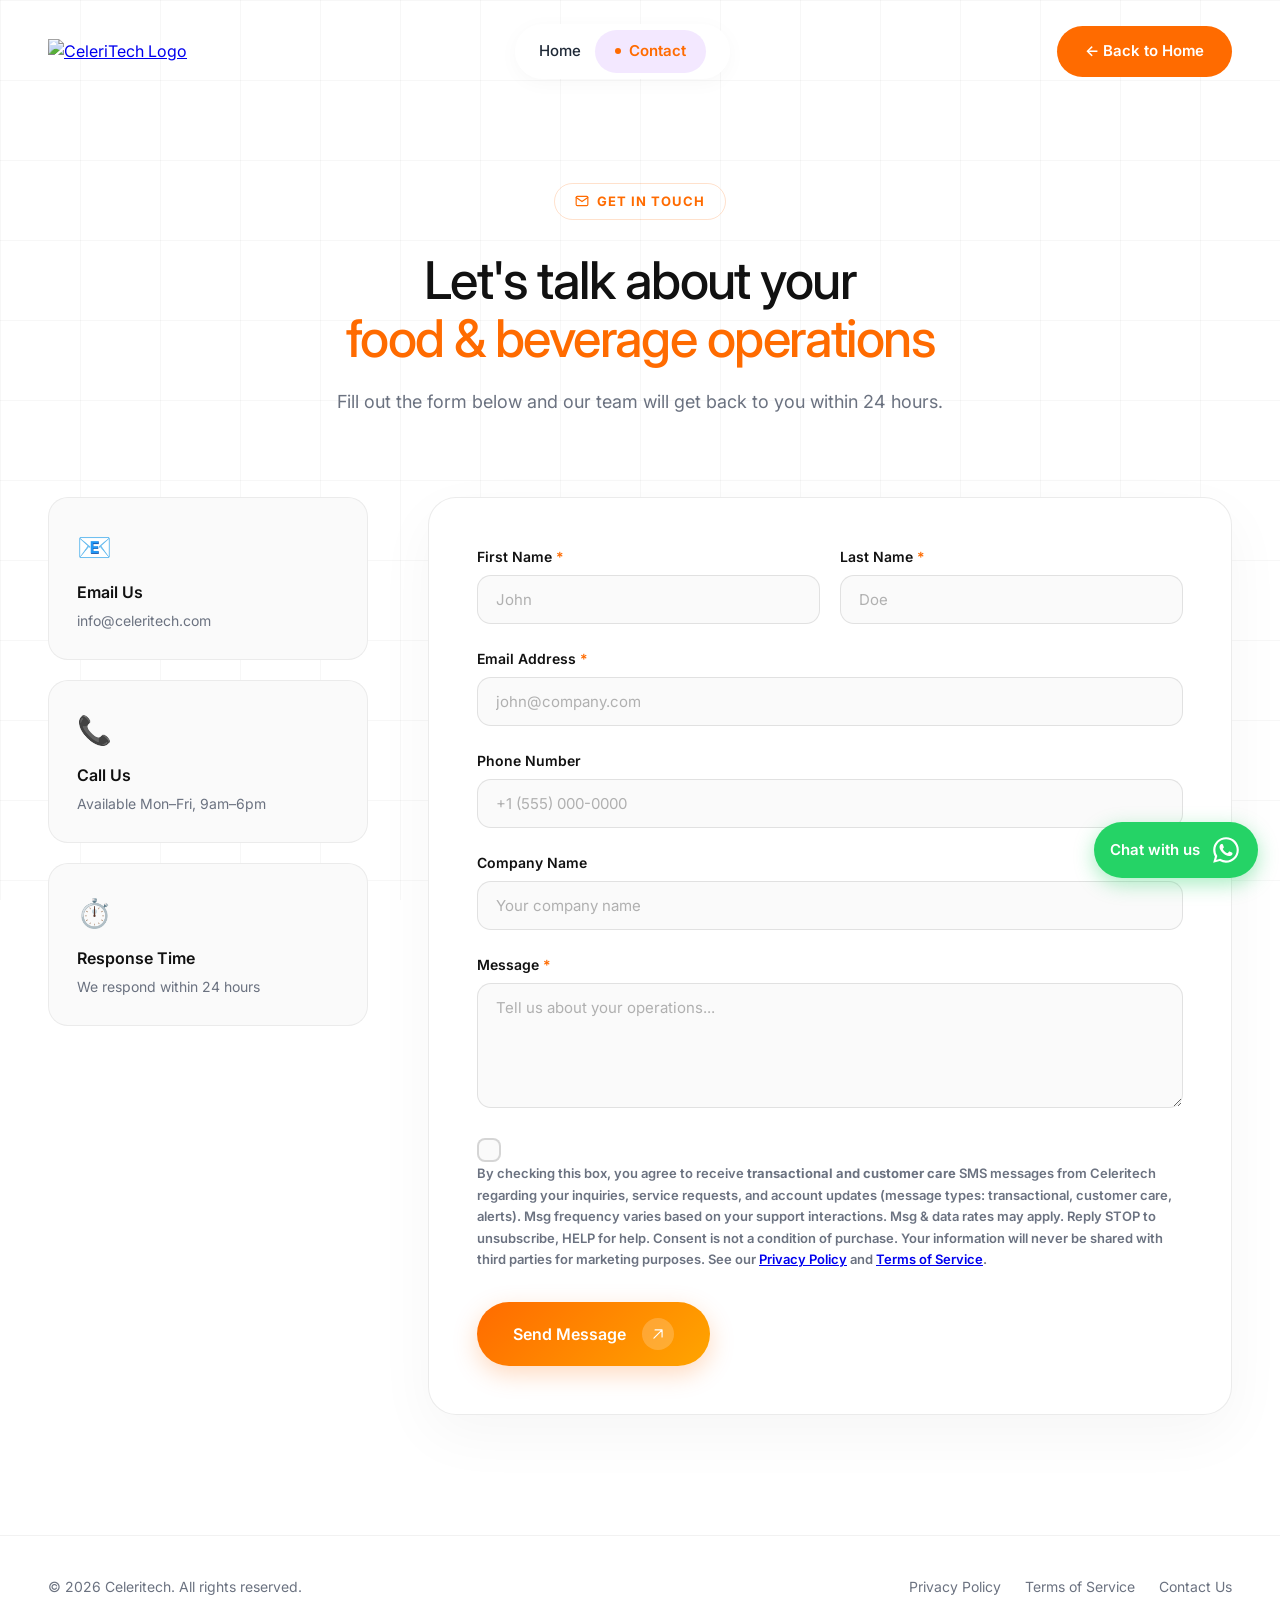
==== commit efaf79ea: "Add floating WhatsApp chat widget across all pages. Lets visitors message +1-786-3818274 directly fr" ====
--- a/contact.html
+++ b/contact.html
@@ -3,6 +3,14 @@
 <head>
     <meta charset="UTF-8">
     <meta name="viewport" content="width=device-width, initial-scale=1.0">
+    <!-- Microsoft Clarity -->
+    <script type="text/javascript">
+        (function(c,l,a,r,i,t,y){
+            c[a]=c[a]||function(){(c[a].q=c[a].q||[]).push(arguments)};
+            t=l.createElement(r);t.async=1;t.src="https://www.clarity.ms/tag/"+i;
+            y=l.getElementsByTagName(r)[0];y.parentNode.insertBefore(t,y);
+        })(window, document, "clarity", "script", "x4iiqutn08");
+    </script>
     <title>Contact Us – EZ Food by Celeritech</title>
     <meta name="description" content="Get in touch with the EZ Food team.">
     <link href="https://fonts.googleapis.com/css2?family=Inter:wght@400;500;600;700&display=swap" rel="stylesheet">
@@ -135,6 +143,7 @@
         var btn = document.getElementById('contact-submit-btn');
         btn.disabled = true;
         btn.querySelector('.btn-text').textContent = 'Sending...';
+        oaiq("measure", "appointment_scheduled", { type: "customer_action" });
         setTimeout(function() {
             form.style.display = 'none';
             document.getElementById('form-success').style.display = 'flex';
@@ -142,5 +151,71 @@
         return false;
     }
     </script>
+    <!-- WhatsApp Floating Widget -->
+    <a href="https://wa.me/17863818274?text=Hi%2C%20I%27d%20like%20to%20learn%20more%20about%20EZ%20Food"
+        class="whatsapp-float" target="_blank" rel="noopener" aria-label="Chat with us on WhatsApp"
+        onclick="if(window.oaiq){oaiq('measure','contact',{type:'whatsapp'})}">
+        <span class="whatsapp-float__label">Chat with us</span>
+        <svg class="whatsapp-float__icon" viewBox="0 0 32 32" width="32" height="32" aria-hidden="true">
+            <path fill="currentColor"
+                d="M16.003 3.2c-7.06 0-12.8 5.74-12.8 12.8 0 2.257.59 4.463 1.71 6.406L3.2 28.8l6.55-1.715a12.74 12.74 0 006.253 1.63h.005c7.06 0 12.8-5.74 12.8-12.8 0-3.42-1.332-6.635-3.75-9.053A12.72 12.72 0 0016.003 3.2zm0 23.36h-.004a10.6 10.6 0 01-5.402-1.48l-.388-.23-4.006 1.05 1.07-3.906-.253-.4a10.56 10.56 0 01-1.62-5.634c0-5.867 4.774-10.64 10.646-10.64a10.57 10.57 0 017.523 3.12 10.56 10.56 0 013.116 7.526c0 5.868-4.775 10.642-10.68 10.642zm5.833-7.968c-.32-.16-1.892-.933-2.184-1.04-.293-.107-.507-.16-.72.16-.213.32-.826 1.04-1.013 1.253-.187.213-.373.24-.693.08-.32-.16-1.35-.498-2.573-1.588-.95-.848-1.593-1.895-1.78-2.215-.187-.32-.02-.492.14-.652.144-.143.32-.373.48-.56.16-.187.213-.32.32-.533.107-.213.053-.4-.027-.56-.08-.16-.72-1.735-.986-2.375-.26-.624-.524-.54-.72-.55l-.613-.01c-.213 0-.56.08-.853.4-.293.32-1.12 1.093-1.12 2.667 0 1.573 1.146 3.093 1.306 3.307.16.213 2.253 3.44 5.46 4.824.763.33 1.358.527 1.822.674.766.244 1.463.21 2.014.127.614-.092 1.892-.773 2.158-1.52.267-.747.267-1.387.187-1.52-.08-.133-.293-.213-.613-.373z" />
+        </svg>
+    </a>
+    <style>
+        .whatsapp-float {
+            position: fixed;
+            right: 22px;
+            bottom: 22px;
+            z-index: 9999;
+            display: flex;
+            align-items: center;
+            gap: 10px;
+            padding: 12px 16px;
+            background: #25D366;
+            color: #fff;
+            border-radius: 50px;
+            text-decoration: none;
+            font-family: 'Inter', -apple-system, sans-serif;
+            font-weight: 600;
+            font-size: 15px;
+            box-shadow: 0 6px 20px rgba(37, 211, 102, 0.4);
+            transition: transform 0.2s ease, box-shadow 0.2s ease;
+        }
+
+        .whatsapp-float:hover {
+            transform: translateY(-2px);
+            box-shadow: 0 10px 26px rgba(37, 211, 102, 0.5);
+        }
+
+        .whatsapp-float__icon {
+            flex-shrink: 0;
+        }
+
+        .whatsapp-float::before {
+            content: "";
+            position: absolute;
+            inset: 0;
+            border-radius: 50px;
+            box-shadow: 0 0 0 0 rgba(37, 211, 102, 0.5);
+            animation: whatsapp-pulse 2.2s infinite;
+        }
+
+        @keyframes whatsapp-pulse {
+            0% { box-shadow: 0 0 0 0 rgba(37, 211, 102, 0.5); }
+            70% { box-shadow: 0 0 0 14px rgba(37, 211, 102, 0); }
+            100% { box-shadow: 0 0 0 0 rgba(37, 211, 102, 0); }
+        }
+
+        @media (max-width: 600px) {
+            .whatsapp-float {
+                right: 16px;
+                bottom: 16px;
+                padding: 14px;
+            }
+            .whatsapp-float__label {
+                display: none;
+            }
+        }
+    </style>
 </body>
 </html>
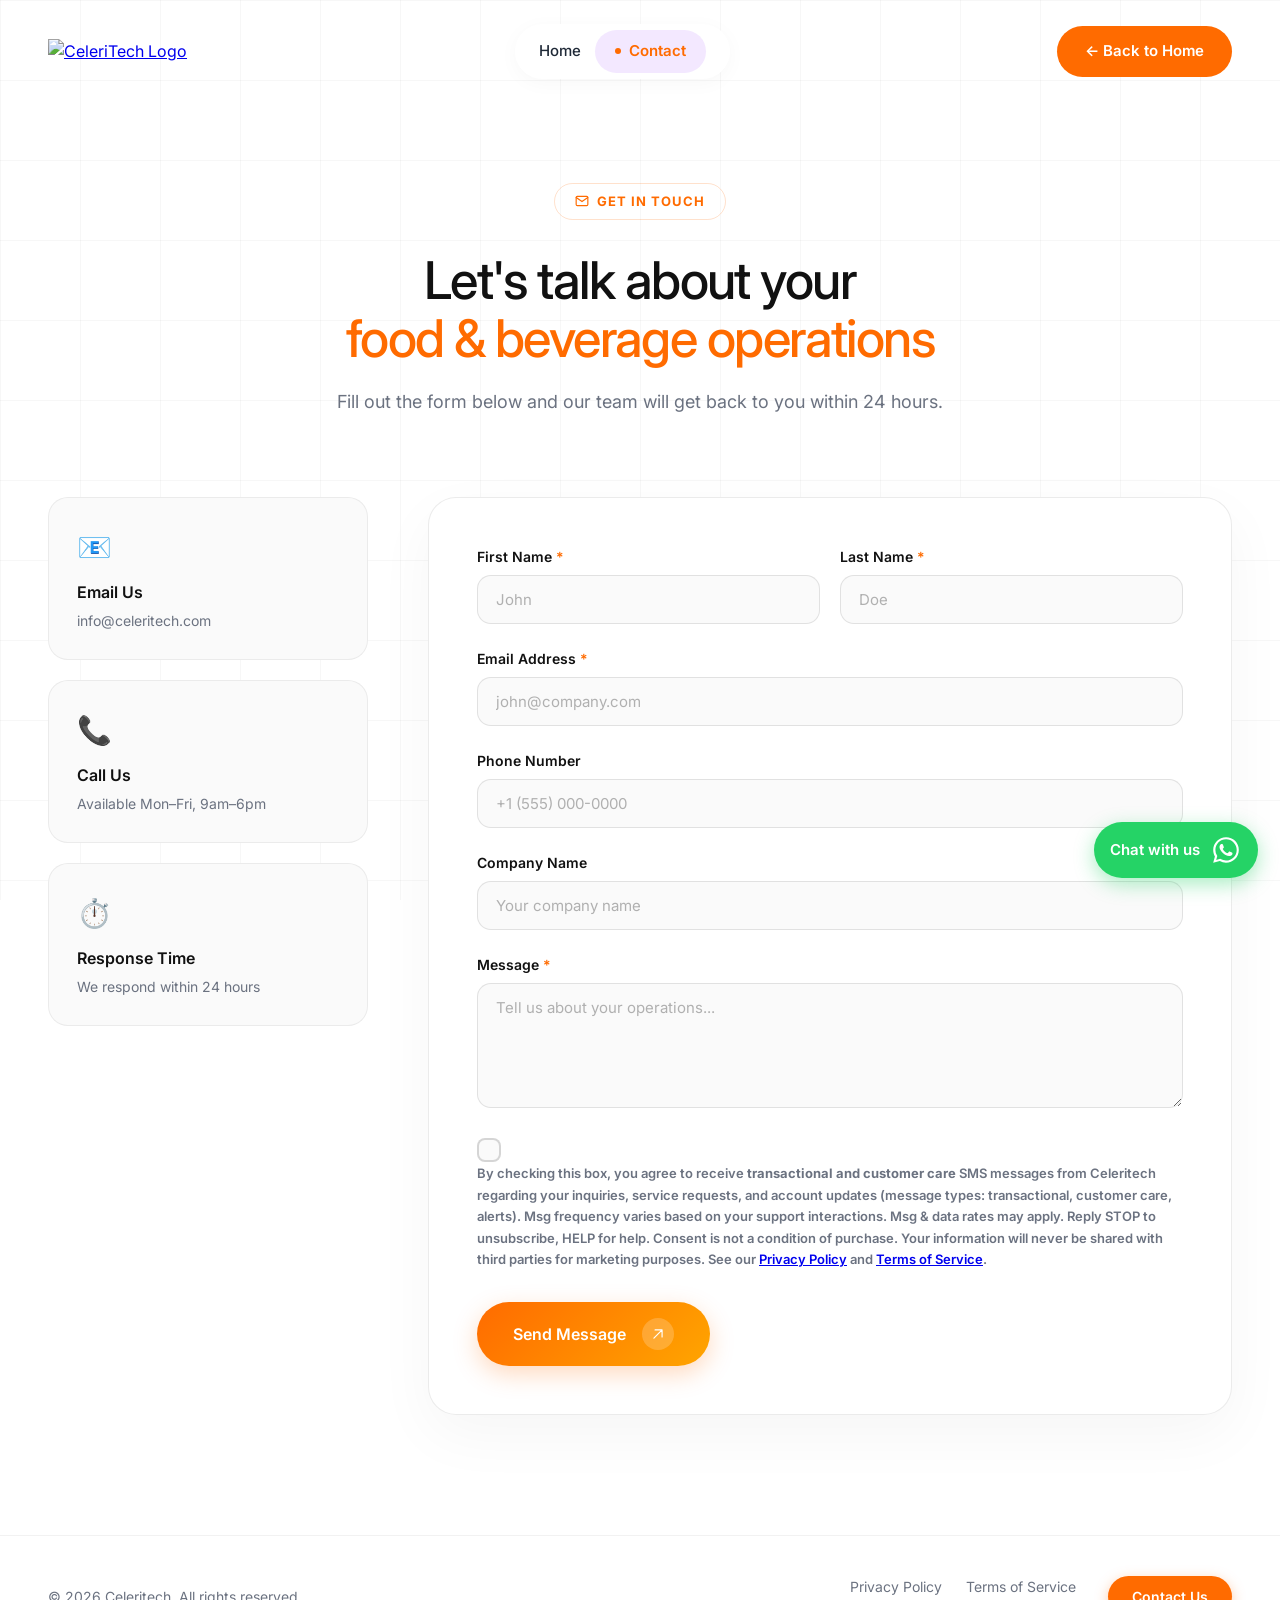
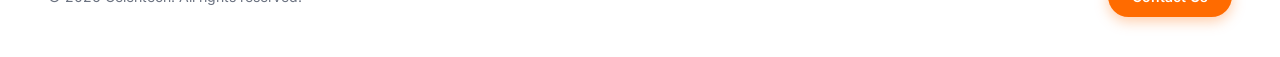
==== commit 4cebcf72: "Point Continue buttons to lead form and highlight footer Contact Us. Routes all Continue CTAs to the" ====
--- a/contact.html
+++ b/contact.html
@@ -130,7 +130,7 @@
                 <div class="footer-links">
                     <a href="privacy.html">Privacy Policy</a>
                     <a href="terms.html">Terms of Service</a>
-                    <a href="contact.html">Contact Us</a>
+                    <a href="contact.html" class="footer-contact-cta">Contact Us</a>
                 </div>
             </div>
         </div>
--- a/styles.css
+++ b/styles.css
@@ -1659,6 +1659,23 @@
     color: var(--primary-blue);
 }
 
+.footer-links a.footer-contact-cta {
+    background: var(--primary-blue);
+    color: #fff;
+    font-weight: 600;
+    padding: 10px 24px;
+    border-radius: var(--border-radius-pill);
+    box-shadow: 0 4px 14px rgba(255, 107, 0, 0.35);
+    margin-left: 8px;
+}
+
+.footer-links a.footer-contact-cta:hover {
+    color: #fff;
+    background: var(--primary-blue-hover);
+    transform: translateY(-1px);
+    box-shadow: 0 6px 18px rgba(255, 107, 0, 0.45);
+}
+
 /* --- RESPONSIVE ADJUSTMENTS --- */
 @media (max-width: 1200px) {
     .bento-grid {
